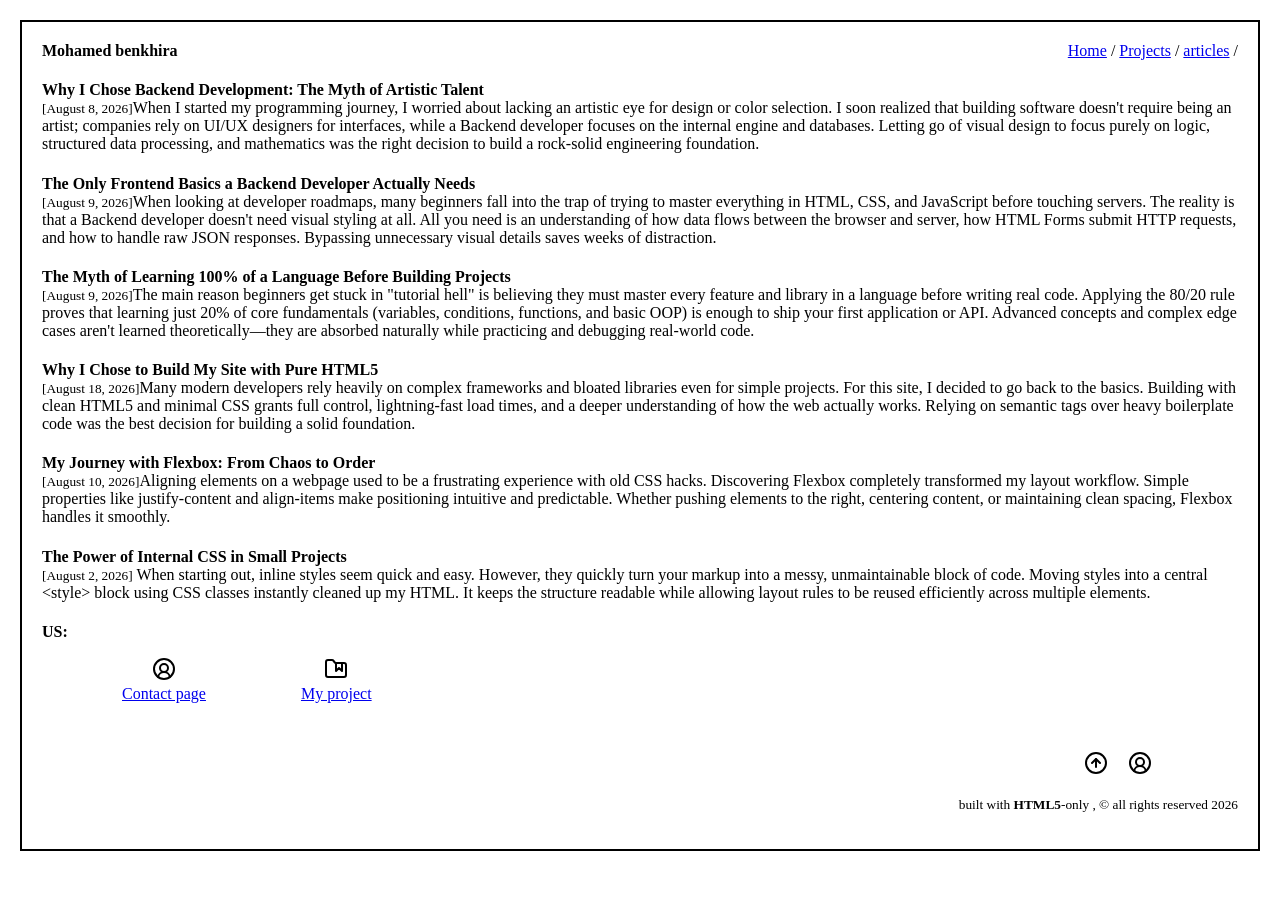
==== articl.html @ 358e68ec "Initial commit: HTML5 portfolio completed" ====
<!DOCTYPE html>
<html lang="en">

<head>
    <style>
        body {
            border: 2px solid #000;
            padding: 20px;
            margin: 20px;
        }
        .title{
            margin-bottom: 0;
        }
        .items{
            margin-top: 0;
        }
    </style>
    <meta charset="UTF-8">
    <meta name="viewport" content="width=device-width, initial-scale=1.0">
    <meta name="description" content="Junior Back-End & Python Developer ARTICLES">
    <meta property="og:title" content="BENKHIRA MOHAMED - ARTICLES">
    <meta property="og:description" content="Python Back-End Engineer ARTICLES">
    <meta property="og:image" content="res/portfolio.jpg">
    <meta name="author" content="Mohamed">
    <meta name="revised" content="Tuesday, August 18th, 2026, 02:20am">
    <link rel="icon" href="res/scroll-text.svg" type="image/svg+xml">
    <title> MY articles </title>
</head>

<body id="top">
    <header style="display: flex; justify-content: space-between; align-items: center;">
        <div><b>Mohamed benkhira</b></div>
        <nav> <a href="index.html#top">Home</a> / <a href="projects.html#top">Projects</a> / <a href="#top">articles</a>
            / </nav>
    </header>
    <main>
        <article>
            <h4 class="title">Why I Chose Backend Development: The Myth of Artistic Talent</h4>
            <p class="items"><small>[August 8, 2026]</small>When I started my programming journey, I worried about
                lacking an artistic
                eye for design or color selection. I soon
                realized that building software doesn't require being an artist; companies rely on UI/UX designers for
                interfaces, while
                a Backend developer focuses on the internal engine and databases. Letting go of visual design to focus
                purely on logic,
                structured data processing, and mathematics was the right decision to build a rock-solid engineering
                foundation.</p>
        </article>
        <article>
            <h4 class="title">The Only Frontend Basics a Backend Developer Actually Needs</h4>
            <p class="items"><small>[August 9, 2026]</small>When looking at developer roadmaps, many beginners fall into
                the trap of
                trying to master everything in HTML, CSS, and
                JavaScript before touching servers. The reality is that a Backend developer doesn't need visual styling
                at all. All you
                need is an understanding of how data flows between the browser and server, how HTML Forms submit HTTP
                requests, and how
                to handle raw JSON responses. Bypassing unnecessary visual details saves weeks of distraction.</p>
        </article>
        <article>
            <h4 class="title">The Myth of Learning 100% of a Language Before Building Projects</h4>
            <p class="items"><small>[August 9, 2026]</small>The main reason beginners get stuck in "tutorial hell" is
                believing they
                must master every feature and library in a
                language before writing real code. Applying the 80/20 rule proves that learning just 20% of core
                fundamentals
                (variables, conditions, functions, and basic OOP) is enough to ship your first application or API.
                Advanced concepts and
                complex edge cases aren't learned theoretically—they are absorbed naturally while practicing and
                debugging real-world
                code.</p>
        </article>
        <article>
            <h4 class="title">Why I Chose to Build My Site with Pure HTML5</h4>
            <p class="items"><small>[August 18, 2026]</small>Many modern developers rely heavily on complex frameworks
                and bloated
                libraries even for simple projects. For this site,
                I decided to go back to the basics. Building with clean HTML5 and minimal CSS grants full control,
                lightning-fast load
                times, and a deeper understanding of how the web actually works. Relying on semantic tags over heavy
                boilerplate code
                was the best decision for building a solid foundation.</p>
        </article>
        <article>
            <h4 class="title">My Journey with Flexbox: From Chaos to Order</h4>
            <p class="items"><small>[August 10, 2026]</small>Aligning elements on a webpage used to be a frustrating
                experience with
                old CSS hacks. Discovering Flexbox completely
                transformed my layout workflow. Simple properties like justify-content and align-items make positioning
                intuitive and
                predictable. Whether pushing elements to the right, centering content, or maintaining clean spacing,
                Flexbox handles it
                smoothly.</p>
        </article>
        <article>
            <h4 class="title">The Power of Internal CSS in Small Projects</h4>
            <p class="items"><small>[August 2, 2026]</small> When starting out, inline styles seem quick and easy.
                However, they
                quickly turn your markup into a messy,
                unmaintainable block of code. Moving styles into a central &lt;style&gt; block using CSS classes
                instantly cleaned up my HTML. It keeps the structure readable while allowing layout rules to be reused
                efficiently across multiple elements.</p>
        </article>
        <section>
            <h4 class="title">US:</h4>
            <ul class="items" style="display: flex; list-style: none; gap: 15px; margin-top: 0;">
                <li><a href="contact.html">
                        <figure style="text-align: center;">
                            <img src="res/circle-user-round.svg">
                            <figcaption> Contact page</figcaption>
                        </figure>
                    </a>
                </li>
                <li><a href="projects.html">
                        <figure style="text-align: center;">
                            <img src="res/folder-bookmark.svg">
                            <figcaption> My project </figcaption>
                        </figure>
                    </a>
                </li>
            </ul>
        </section>
    </main>
    <footer style="display: flex; justify-content:flex-end;">
        <div style="text-align: center;">
            <div>
                <ul style="list-style: none; display: flex ;gap: 20px; justify-content: center;">
                    <li><a href="#top"><img src="res/circle-arrow-up.svg"></a></li>
                    <li><a href="contact.html"><img src="res/circle-user-round.svg"></a></li>
                </ul>
            </div>
            <p><small> built with <b>HTML5</b>-only , &copy; all rights reserved 2026 </small></p>
        </div>
    </footer>
</body>

</html>
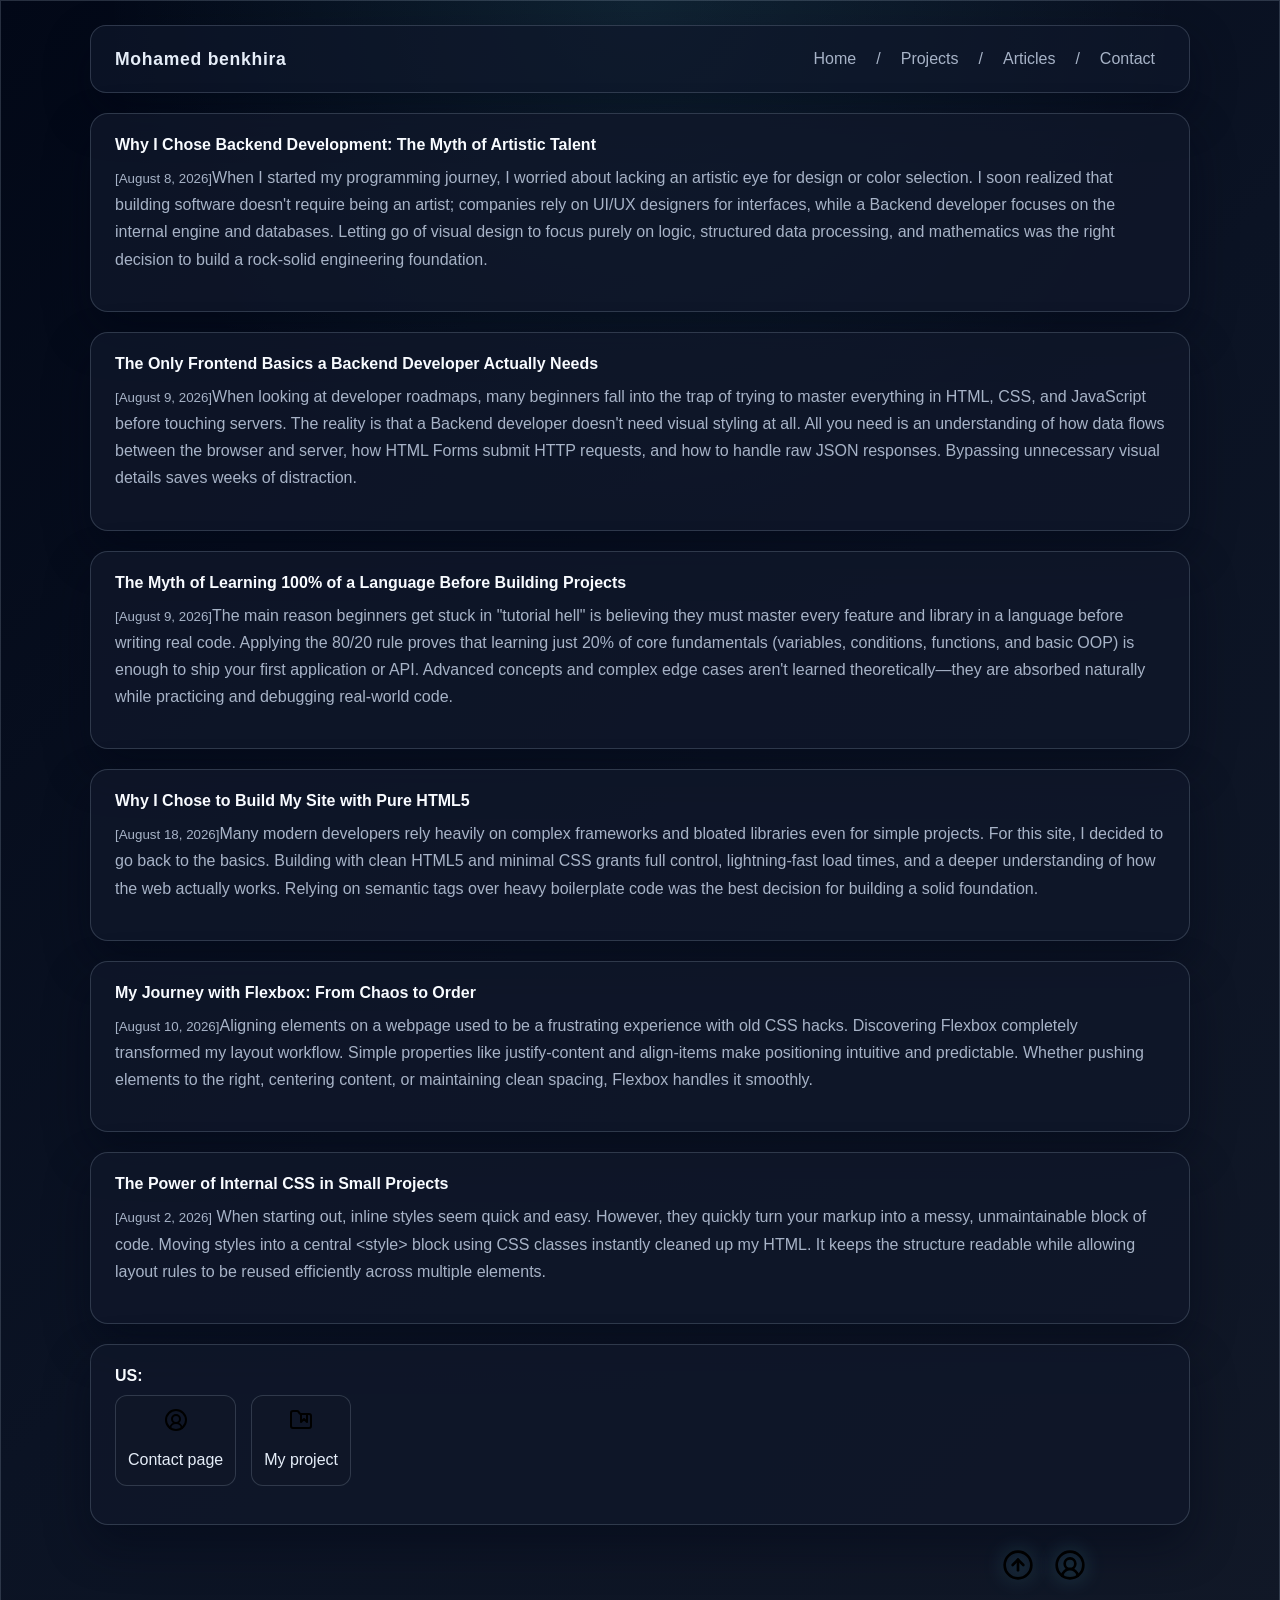
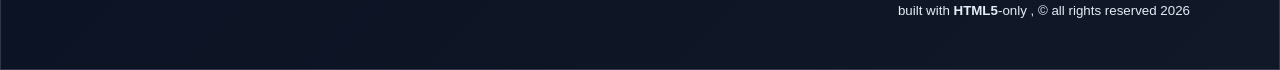
==== commit 08575b38: "CSS improvement" ====
--- a/articl.html
+++ b/articl.html
@@ -3,16 +3,167 @@
 
 <head>
     <style>
+        :root {
+            --bg: #07111d;
+            --panel: rgba(15, 23, 42, 0.9);
+            --panel-alt: rgba(17, 24, 39, 0.96);
+            --line: rgba(148, 163, 184, 0.25);
+            --text: #e5edf8;
+            --muted: #a7b3c7;
+            --accent: #67e8f9;
+            --shadow: 0 20px 45px rgba(2, 6, 23, 0.45);
+        }
+
+        * {
+            box-sizing: border-box;
+        }
+
+        html {
+            scroll-behavior: smooth;
+        }
+
         body {
-            border: 2px solid #000;
-            padding: 20px;
-            margin: 20px;
-        }
-        .title{
-            margin-bottom: 0;
-        }
-        .items{
+            margin: 0;
+            padding: 24px;
+            font-family: "Segoe UI", Tahoma, Geneva, Verdana, sans-serif;
+            background: radial-gradient(circle at top, rgba(103, 232, 249, 0.1), transparent 30%),
+                linear-gradient(135deg, #020817 0%, #0b1324 50%, #111827 100%);
+            color: var(--text);
+            border: 1px solid var(--line);
+            min-height: 100vh;
+        }
+
+        a {
+            color: var(--accent);
+            text-decoration: none;
+            transition: color 0.2s ease;
+        }
+
+        a:hover {
+            color: #dff9ff;
+        }
+
+        header,
+        main,
+        footer {
+            max-width: 1100px;
+            margin: 0 auto;
+        }
+
+        header {
+            display: flex;
+            justify-content: space-between;
+            align-items: center;
+            padding: 18px 24px;
+            margin-bottom: 20px;
+            border: 1px solid var(--line);
+            border-radius: 16px;
+            background: rgba(15, 23, 42, 0.72);
+            box-shadow: var(--shadow);
+        }
+
+        header div {
+            font-size: 1.1rem;
+            letter-spacing: 0.04em;
+            font-weight: 700;
+        }
+
+        nav {
+            display: flex;
+            align-items: center;
+            flex-wrap: wrap;
+            gap: 10px;
+            color: var(--muted);
+        }
+
+        nav a {
+            padding: 6px 10px;
+            border-radius: 999px;
+            color: var(--muted);
+        }
+
+        nav a:hover,
+        nav a:focus {
+            background: rgba(103, 232, 249, 0.08);
+            color: var(--text);
+        }
+
+        main {
+            display: grid;
+            gap: 20px;
+        }
+
+        article,
+        section {
+            background: rgba(15, 23, 42, 0.8);
+            border: 1px solid var(--line);
+            border-radius: 18px;
+            padding: 22px 24px;
+            box-shadow: var(--shadow);
+        }
+
+        h1,
+        h2,
+        h3,
+        h4 {
+            color: #f8fbff;
             margin-top: 0;
+        }
+
+        .title {
+            margin-bottom: 10px;
+            color: #f8fbff;
+        }
+
+        .items {
+            margin-top: 0;
+            color: var(--muted);
+            line-height: 1.7;
+        }
+
+        ul {
+            list-style: none;
+            padding-left: 0;
+            display: flex;
+            flex-wrap: wrap;
+            gap: 15px;
+        }
+
+        figure {
+            margin: 0;
+            padding: 12px;
+            border: 1px solid var(--line);
+            border-radius: 12px;
+            background: rgba(17, 24, 39, 0.7);
+            text-align: center;
+        }
+
+        figcaption {
+            color: var(--text);
+            margin-top: 6px;
+        }
+
+        footer {
+            padding: 24px 0 10px;
+        }
+
+        footer>div {
+            text-align: center;
+        }
+
+        footer ul {
+            list-style: none;
+            display: flex;
+            gap: 20px;
+            justify-content: center;
+            padding: 0;
+            margin: 0 0 12px;
+        }
+
+        footer img {
+            width: 32px;
+            height: 32px;
+            filter: drop-shadow(0 0 10px rgba(103, 232, 249, 0.3));
         }
     </style>
     <meta charset="UTF-8">
@@ -28,10 +179,14 @@
 </head>
 
 <body id="top">
-    <header style="display: flex; justify-content: space-between; align-items: center;">
+    <header>
         <div><b>Mohamed benkhira</b></div>
-        <nav> <a href="index.html#top">Home</a> / <a href="projects.html#top">Projects</a> / <a href="#top">articles</a>
-            / </nav>
+        <nav>
+            <a href="index.html#top">Home</a> /
+            <a href="projects.html#top">Projects</a> /
+            <a href="#top">Articles</a> /
+            <a href="contact.html#top">Contact</a>
+        </nav>
     </header>
     <main>
         <article>
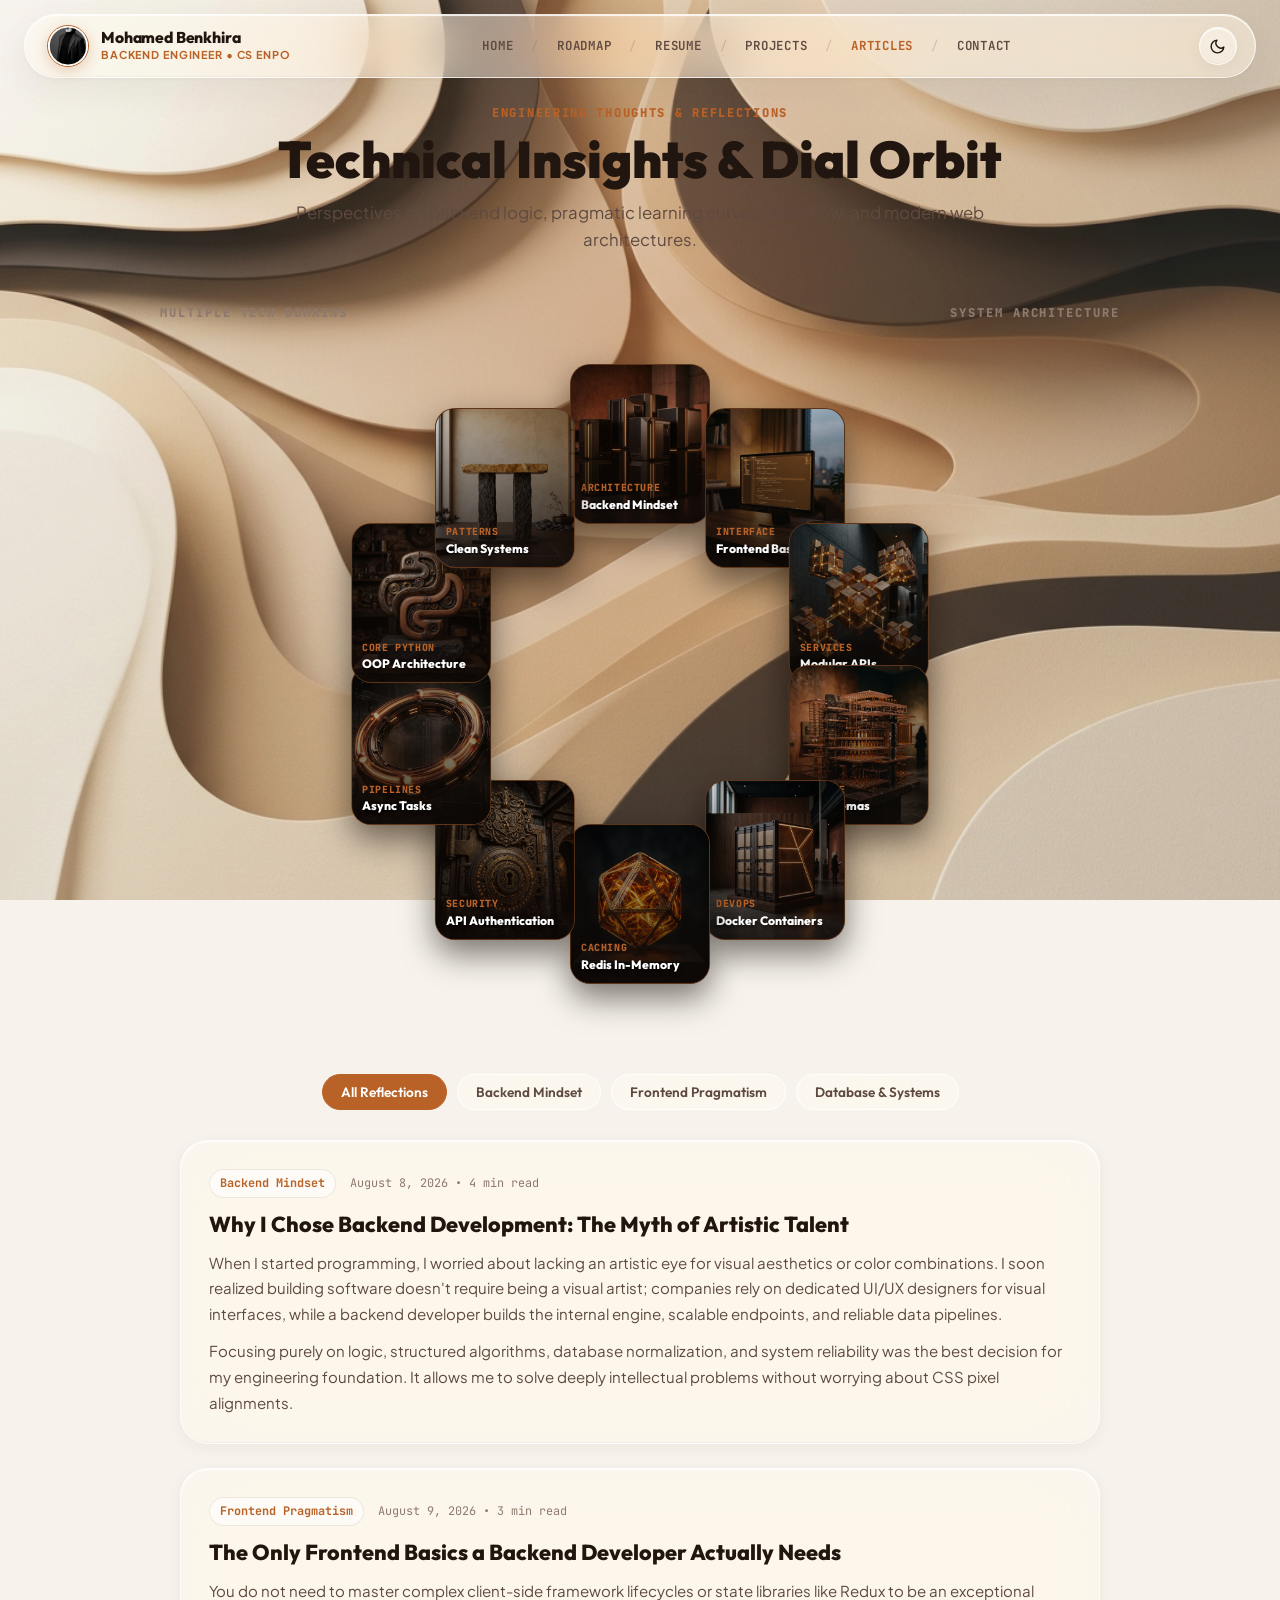
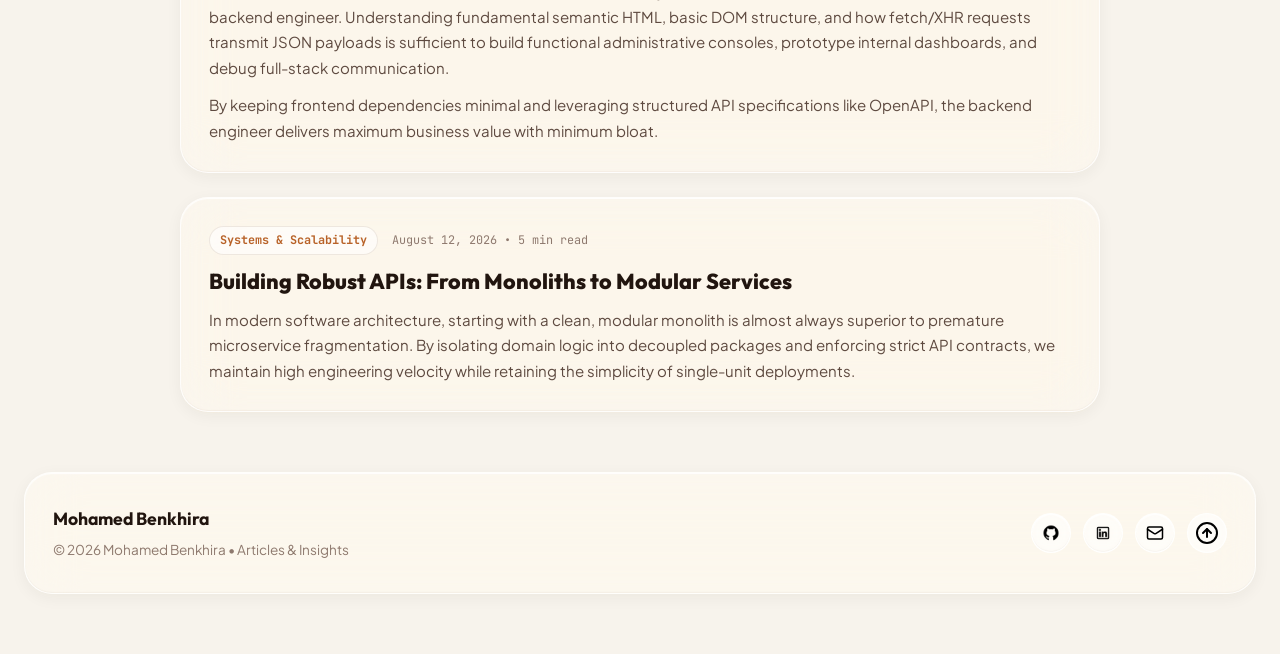
==== commit 1eca8c45: "espresso cake ui desgin and rubic cube" ====
--- a/articl.html
+++ b/articl.html
@@ -1,292 +1,401 @@
 <!DOCTYPE html>
-<html lang="en">
+<html lang="en" data-theme="light">
 
 <head>
-    <style>
-        :root {
-            --bg: #07111d;
-            --panel: rgba(15, 23, 42, 0.9);
-            --panel-alt: rgba(17, 24, 39, 0.96);
-            --line: rgba(148, 163, 184, 0.25);
-            --text: #e5edf8;
-            --muted: #a7b3c7;
-            --accent: #67e8f9;
-            --shadow: 0 20px 45px rgba(2, 6, 23, 0.45);
-        }
-
-        * {
-            box-sizing: border-box;
-        }
-
-        html {
-            scroll-behavior: smooth;
-        }
-
-        body {
-            margin: 0;
-            padding: 24px;
-            font-family: "Segoe UI", Tahoma, Geneva, Verdana, sans-serif;
-            background: radial-gradient(circle at top, rgba(103, 232, 249, 0.1), transparent 30%),
-                linear-gradient(135deg, #020817 0%, #0b1324 50%, #111827 100%);
-            color: var(--text);
-            border: 1px solid var(--line);
-            min-height: 100vh;
-        }
-
-        a {
-            color: var(--accent);
-            text-decoration: none;
-            transition: color 0.2s ease;
-        }
-
-        a:hover {
-            color: #dff9ff;
-        }
-
-        header,
-        main,
-        footer {
-            max-width: 1100px;
-            margin: 0 auto;
-        }
-
-        header {
-            display: flex;
-            justify-content: space-between;
-            align-items: center;
-            padding: 18px 24px;
-            margin-bottom: 20px;
-            border: 1px solid var(--line);
-            border-radius: 16px;
-            background: rgba(15, 23, 42, 0.72);
-            box-shadow: var(--shadow);
-        }
-
-        header div {
-            font-size: 1.1rem;
-            letter-spacing: 0.04em;
-            font-weight: 700;
-        }
-
-        nav {
-            display: flex;
-            align-items: center;
-            flex-wrap: wrap;
-            gap: 10px;
-            color: var(--muted);
-        }
-
-        nav a {
-            padding: 6px 10px;
-            border-radius: 999px;
-            color: var(--muted);
-        }
-
-        nav a:hover,
-        nav a:focus {
-            background: rgba(103, 232, 249, 0.08);
-            color: var(--text);
-        }
-
-        main {
-            display: grid;
-            gap: 20px;
-        }
-
-        article,
-        section {
-            background: rgba(15, 23, 42, 0.8);
-            border: 1px solid var(--line);
-            border-radius: 18px;
-            padding: 22px 24px;
-            box-shadow: var(--shadow);
-        }
-
-        h1,
-        h2,
-        h3,
-        h4 {
-            color: #f8fbff;
-            margin-top: 0;
-        }
-
-        .title {
-            margin-bottom: 10px;
-            color: #f8fbff;
-        }
-
-        .items {
-            margin-top: 0;
-            color: var(--muted);
-            line-height: 1.7;
-        }
-
-        ul {
-            list-style: none;
-            padding-left: 0;
-            display: flex;
-            flex-wrap: wrap;
-            gap: 15px;
-        }
-
-        figure {
-            margin: 0;
-            padding: 12px;
-            border: 1px solid var(--line);
-            border-radius: 12px;
-            background: rgba(17, 24, 39, 0.7);
-            text-align: center;
-        }
-
-        figcaption {
-            color: var(--text);
-            margin-top: 6px;
-        }
-
-        footer {
-            padding: 24px 0 10px;
-        }
-
-        footer>div {
-            text-align: center;
-        }
-
-        footer ul {
-            list-style: none;
-            display: flex;
-            gap: 20px;
-            justify-content: center;
-            padding: 0;
-            margin: 0 0 12px;
-        }
-
-        footer img {
-            width: 32px;
-            height: 32px;
-            filter: drop-shadow(0 0 10px rgba(103, 232, 249, 0.3));
-        }
-    </style>
-    <meta charset="UTF-8">
-    <meta name="viewport" content="width=device-width, initial-scale=1.0">
-    <meta name="description" content="Junior Back-End & Python Developer ARTICLES">
-    <meta property="og:title" content="BENKHIRA MOHAMED - ARTICLES">
-    <meta property="og:description" content="Python Back-End Engineer ARTICLES">
-    <meta property="og:image" content="res/portfolio.jpg">
-    <meta name="author" content="Mohamed">
-    <meta name="revised" content="Tuesday, August 18th, 2026, 02:20am">
-    <link rel="icon" href="res/scroll-text.svg" type="image/svg+xml">
-    <title> MY articles </title>
+  <meta charset="UTF-8">
+  <meta name="viewport" content="width=device-width, initial-scale=1.0">
+  <title>Articles & Architectural Notes | Mohamed Benkhira</title>
+  <meta name="description" content="Technical articles, reflections, and insights on backend architecture, Python engineering, and pragmatic software development by Mohamed Benkhira.">
+  
+  <link rel="icon" href="res/ico.svg" type="image/svg+xml">
+  <link rel="stylesheet" href="style.css">
 </head>
 
 <body id="top">
-    <header>
-        <div><b>Mohamed benkhira</b></div>
-        <nav>
-            <a href="index.html#top">Home</a> /
-            <a href="projects.html#top">Projects</a> /
-            <a href="#top">Articles</a> /
-            <a href="contact.html#top">Contact</a>
-        </nav>
+  <!-- Background Canvas Layer -->
+  <div class="background-canvas" aria-hidden="true"></div>
+  <div class="ambient-glow" aria-hidden="true"></div>
+
+  <!-- Floating Center-Bottom Dock Bar -->
+  <aside class="floating-dock-bar" id="floating-center-dock" aria-label="Quick Navigation Dock">
+    <a href="index.html#top" class="dock-logo-btn" title="Back to Home" aria-label="Back to Home">
+      <img src="res/portfolio.jpg" alt="Mohamed Benkhira" class="dock-avatar-img">
+    </a>
+
+    <div class="dock-divider"></div>
+
+    <ul class="dock-nav-list">
+      <li class="dock-item">
+        <a href="index.html#top" class="dock-link-btn" aria-label="Home">
+          <svg viewBox="0 0 24 24" fill="none" stroke-width="2" stroke-linecap="round" stroke-linejoin="round">
+            <path d="M3 9l9-7 9 7v11a2 2 0 0 1-2 2H5a2 2 0 0 1-2-2z"></path>
+            <polyline points="9 22 9 12 15 12 15 22"></polyline>
+          </svg>
+        </a>
+        <span class="dock-tooltip">Home</span>
+      </li>
+
+      <li class="dock-item">
+        <a href="index.html#journey" class="dock-link-btn" aria-label="Roadmap">
+          <svg viewBox="0 0 24 24" fill="none" stroke-width="2" stroke-linecap="round" stroke-linejoin="round">
+            <path d="M20 21v-2a4 4 0 0 0-4-4H8a4 4 0 0 0-4 4v2"></path>
+            <circle cx="12" cy="7" r="4"></circle>
+          </svg>
+        </a>
+        <span class="dock-tooltip">Roadmap</span>
+      </li>
+
+      <li class="dock-item">
+        <a href="resume.html" class="dock-link-btn" aria-label="Resume">
+          <svg viewBox="0 0 24 24" fill="none" stroke-width="2" stroke-linecap="round" stroke-linejoin="round">
+            <path d="M14 2H6a2 2 0 0 0-2 2v16a2 2 0 0 0 2 2h12a2 2 0 0 0 2-2V8z"></path>
+            <polyline points="14 2 14 8 20 8"></polyline>
+            <line x1="16" y1="13" x2="8" y2="13"></line>
+            <line x1="16" y1="17" x2="8" y2="17"></line>
+          </svg>
+        </a>
+        <span class="dock-tooltip">Resume</span>
+      </li>
+
+      <li class="dock-item">
+        <a href="projects.html" class="dock-link-btn" aria-label="Projects">
+          <svg viewBox="0 0 24 24" fill="none" stroke-width="2" stroke-linecap="round" stroke-linejoin="round">
+            <rect x="2" y="7" width="20" height="14" rx="2" ry="2"></rect>
+            <path d="M16 21V5a2 2 0 0 0-2-2h-4a2 2 0 0 0-2 2v16"></path>
+          </svg>
+        </a>
+        <span class="dock-tooltip">Projects</span>
+      </li>
+
+      <li class="dock-item">
+        <a href="articl.html" class="dock-link-btn active" aria-label="Articles">
+          <svg viewBox="0 0 24 24" fill="none" stroke-width="2" stroke-linecap="round" stroke-linejoin="round">
+            <circle cx="12" cy="12" r="10"></circle>
+            <polygon points="12 8 8 12 12 16 16 12 12 8"></polygon>
+          </svg>
+        </a>
+        <span class="dock-tooltip">Articles</span>
+      </li>
+
+      <li class="dock-item">
+        <a href="contact.html" class="dock-link-btn" aria-label="Contact">
+          <svg viewBox="0 0 24 24" fill="none" stroke-width="2" stroke-linecap="round" stroke-linejoin="round">
+            <path d="M4 4h16c1.1 0 2 .9 2 2v12c0 1.1-.9 2-2 2H4c-1.1 0-2-.9-2-2V6c0-1.1.9-2 2-2z"></path>
+            <polyline points="22,6 12,13 2,6"></polyline>
+          </svg>
+        </a>
+        <span class="dock-tooltip">Contact</span>
+      </li>
+    </ul>
+
+    <div class="dock-divider"></div>
+
+    <div class="dock-item">
+      <button type="button" class="dock-link-btn theme-toggle-trigger" aria-label="Toggle Theme">
+        <svg class="moon-icon" viewBox="0 0 24 24" fill="none" stroke-width="2" stroke-linecap="round" stroke-linejoin="round">
+          <path d="M21 12.79A9 9 0 1 1 11.21 3 7 7 0 0 0 21 12.79z"></path>
+        </svg>
+        <svg class="sun-icon" viewBox="0 0 24 24" fill="none" stroke-width="2" stroke-linecap="round" stroke-linejoin="round">
+          <circle cx="12" cy="12" r="5"></circle>
+          <line x1="12" y1="1" x2="12" y2="3"></line>
+          <line x1="12" y1="21" x2="12" y2="23"></line>
+          <line x1="4.22" y1="4.22" x2="5.64" y2="5.64"></line>
+          <line x1="18.36" y1="18.36" x2="19.78" y2="19.78"></line>
+          <line x1="1" y1="12" x2="3" y2="12"></line>
+          <line x1="21" y1="12" x2="23" y2="12"></line>
+          <line x1="4.22" y1="19.78" x2="5.64" y2="18.36"></line>
+          <line x1="18.36" y1="5.64" x2="19.78" y2="4.22"></line>
+        </svg>
+      </button>
+      <span class="dock-tooltip">Toggle Theme</span>
+    </div>
+  </aside>
+
+  <div class="app-container">
+    <!-- Top Editorial Liquid Glass Header -->
+    <header class="site-header editorial-header">
+      <a href="index.html#top" class="logo-btn" title="About Mohamed Benkhira" aria-label="Go to Home">
+        <div class="logo-circle">
+          <img src="res/portfolio.jpg" alt="Mohamed Benkhira" class="logo-avatar-img">
+        </div>
+        <div class="logo-text">
+          <span class="logo-name">Mohamed Benkhira</span>
+          <span class="logo-role">Backend Engineer &bull; CS ENPO</span>
+        </div>
+      </a>
+
+      <nav aria-label="Primary Navigation" class="editorial-nav">
+        <a href="index.html#top" class="editorial-nav-item">HOME</a>
+        <span class="slash-divider">/</span>
+        <a href="index.html#journey" class="editorial-nav-item">ROADMAP</a>
+        <span class="slash-divider">/</span>
+        <a href="resume.html" class="editorial-nav-item">RESUME</a>
+        <span class="slash-divider">/</span>
+        <a href="projects.html" class="editorial-nav-item">PROJECTS</a>
+        <span class="slash-divider">/</span>
+        <a href="articl.html" class="editorial-nav-item active">ARTICLES</a>
+        <span class="slash-divider">/</span>
+        <a href="contact.html" class="editorial-nav-item">CONTACT</a>
+      </nav>
+
+      <div class="header-actions">
+        <button type="button" class="theme-toggle-btn theme-toggle-trigger" id="theme-toggle-btn" aria-label="Toggle Theme (Light / Dark Mode)">
+          <svg class="moon-icon" viewBox="0 0 24 24" fill="none" stroke-width="2" stroke-linecap="round" stroke-linejoin="round">
+            <path d="M21 12.79A9 9 0 1 1 11.21 3 7 7 0 0 0 21 12.79z"></path>
+          </svg>
+          <svg class="sun-icon" viewBox="0 0 24 24" fill="none" stroke-width="2" stroke-linecap="round" stroke-linejoin="round">
+            <circle cx="12" cy="12" r="5"></circle>
+            <line x1="12" y1="1" x2="12" y2="3"></line>
+            <line x1="12" y1="21" x2="12" y2="23"></line>
+            <line x1="4.22" y1="4.22" x2="5.64" y2="5.64"></line>
+            <line x1="18.36" y1="18.36" x2="19.78" y2="19.78"></line>
+            <line x1="1" y1="12" x2="3" y2="12"></line>
+            <line x1="21" y1="12" x2="23" y2="12"></line>
+            <line x1="4.22" y1="19.78" x2="5.64" y2="18.36"></line>
+            <line x1="18.36" y1="5.64" x2="19.78" y2="4.22"></line>
+          </svg>
+        </button>
+      </div>
     </header>
+
+    <!-- Main Content -->
     <main>
-        <article>
-            <h4 class="title">Why I Chose Backend Development: The Myth of Artistic Talent</h4>
-            <p class="items"><small>[August 8, 2026]</small>When I started my programming journey, I worried about
-                lacking an artistic
-                eye for design or color selection. I soon
-                realized that building software doesn't require being an artist; companies rely on UI/UX designers for
-                interfaces, while
-                a Backend developer focuses on the internal engine and databases. Letting go of visual design to focus
-                purely on logic,
-                structured data processing, and mathematics was the right decision to build a rock-solid engineering
-                foundation.</p>
+      <section class="contact-hero-header">
+        <span class="section-tag">Engineering Thoughts & Reflections</span>
+        <h1 class="section-title">Technical Insights & Dial Orbit</h1>
+        <p class="section-subtitle">Perspectives on backend logic, pragmatic learning curves, data flow, and modern web architectures.</p>
+      </section>
+
+      <!-- Revolving Dial Wheel Section -->
+      <section class="article-dial-section" style="padding-top: 10px; padding-bottom: 50px;">
+        <div class="dial-section-header">
+          <div class="dial-side-caption left">MULTIPLE TECH DOMAINS</div>
+          <div class="dial-side-caption right">SYSTEM ARCHITECTURE</div>
+        </div>
+
+        <div class="article-dial-stage-wrapper">
+          <div class="dial-wheel-orbit" id="article-dial-wheel">
+            <!-- 10 circular cards with photographic covers & counter-rotation -->
+            <div class="dial-card-node" style="--i: 0;" data-article-id="1">
+              <div class="dial-card-inner">
+                <img src="res/art-backend.jpg" alt="Backend Mindset" class="dial-card-photo">
+                <div class="dial-card-scrim"></div>
+                <div class="dial-node-meta">
+                  <span class="dial-node-tag">ARCHITECTURE</span>
+                  <span class="dial-node-title">Backend Mindset</span>
+                </div>
+              </div>
+            </div>
+
+            <div class="dial-card-node" style="--i: 1;" data-article-id="2">
+              <div class="dial-card-inner">
+                <img src="res/art-frontend.jpg" alt="Frontend Basics" class="dial-card-photo">
+                <div class="dial-card-scrim"></div>
+                <div class="dial-node-meta">
+                  <span class="dial-node-tag">INTERFACE</span>
+                  <span class="dial-node-title">Frontend Basics</span>
+                </div>
+              </div>
+            </div>
+
+            <div class="dial-card-node" style="--i: 2;" data-article-id="3">
+              <div class="dial-card-inner">
+                <img src="res/art-apis.jpg" alt="Modular APIs" class="dial-card-photo">
+                <div class="dial-card-scrim"></div>
+                <div class="dial-node-meta">
+                  <span class="dial-node-tag">SERVICES</span>
+                  <span class="dial-node-title">Modular APIs</span>
+                </div>
+              </div>
+            </div>
+
+            <div class="dial-card-node" style="--i: 3;" data-article-id="1">
+              <div class="dial-card-inner">
+                <img src="res/art-db.jpg" onerror="this.onerror=null; this.src='res/art-db.svg';" alt="Database Schemas" class="dial-card-photo">
+                <div class="dial-card-scrim"></div>
+                <div class="dial-node-meta">
+                  <span class="dial-node-tag">STORAGE</span>
+                  <span class="dial-node-title">DB Schemas</span>
+                </div>
+              </div>
+            </div>
+
+            <div class="dial-card-node" style="--i: 4;" data-article-id="2">
+              <div class="dial-card-inner">
+                <img src="res/art-docker.jpg" onerror="this.onerror=null; this.src='res/art-docker.svg';" alt="Dockerization" class="dial-card-photo">
+                <div class="dial-card-scrim"></div>
+                <div class="dial-node-meta">
+                  <span class="dial-node-tag">DEVOPS</span>
+                  <span class="dial-node-title">Docker Containers</span>
+                </div>
+              </div>
+            </div>
+
+            <div class="dial-card-node" style="--i: 5;" data-article-id="3">
+              <div class="dial-card-inner">
+                <img src="res/art-redis.jpg" onerror="this.onerror=null; this.src='res/art-redis.svg';" alt="Redis Cache" class="dial-card-photo">
+                <div class="dial-card-scrim"></div>
+                <div class="dial-node-meta">
+                  <span class="dial-node-tag">CACHING</span>
+                  <span class="dial-node-title">Redis In-Memory</span>
+                </div>
+              </div>
+            </div>
+
+            <div class="dial-card-node" style="--i: 6;" data-article-id="1">
+              <div class="dial-card-inner">
+                <img src="res/art-security.jpg" onerror="this.onerror=null; this.src='res/art-security.svg';" alt="API Security" class="dial-card-photo">
+                <div class="dial-card-scrim"></div>
+                <div class="dial-node-meta">
+                  <span class="dial-node-tag">SECURITY</span>
+                  <span class="dial-node-title">API Authentication</span>
+                </div>
+              </div>
+            </div>
+
+            <div class="dial-card-node" style="--i: 7;" data-article-id="2">
+              <div class="dial-card-inner">
+                <img src="res/art-queues.jpg" onerror="this.onerror=null; this.src='res/art-queues.svg';" alt="Async Queues" class="dial-card-photo">
+                <div class="dial-card-scrim"></div>
+                <div class="dial-node-meta">
+                  <span class="dial-node-tag">PIPELINES</span>
+                  <span class="dial-node-title">Async Tasks</span>
+                </div>
+              </div>
+            </div>
+
+            <div class="dial-card-node" style="--i: 8;" data-article-id="3">
+              <div class="dial-card-inner">
+                <img src="res/art-python.jpg" onerror="this.onerror=null; this.src='res/art-python.svg';" alt="Python 3 OOP" class="dial-card-photo">
+                <div class="dial-card-scrim"></div>
+                <div class="dial-node-meta">
+                  <span class="dial-node-tag">CORE PYTHON</span>
+                  <span class="dial-node-title">OOP Architecture</span>
+                </div>
+              </div>
+            </div>
+
+            <div class="dial-card-node" style="--i: 9;" data-article-id="1">
+              <div class="dial-card-inner">
+                <img src="res/art-clean.jpg" onerror="this.onerror=null; this.src='res/art-clean.svg';" alt="Clean Systems" class="dial-card-photo">
+                <div class="dial-card-scrim"></div>
+                <div class="dial-node-meta">
+                  <span class="dial-node-tag">PATTERNS</span>
+                  <span class="dial-node-title">Clean Systems</span>
+                </div>
+              </div>
+            </div>
+          </div>
+        </div>
+      </section>
+
+      <!-- Filter Bar -->
+      <div class="article-filter-bar" aria-label="Filter articles by category">
+        <button type="button" class="filter-chip active">All Reflections</button>
+        <button type="button" class="filter-chip">Backend Mindset</button>
+        <button type="button" class="filter-chip">Frontend Pragmatism</button>
+        <button type="button" class="filter-chip">Database & Systems</button>
+      </div>
+
+      <!-- Articles Grid -->
+      <div style="display: flex; flex-direction: column; gap: 24px; max-width: 920px; margin: 0 auto;">
+        <!-- Article 1 -->
+        <article class="article-card-enhanced" id="article-item-1">
+          <div class="article-header-meta">
+            <span class="article-badge-chip">Backend Mindset</span>
+            <span class="article-read-time">August 8, 2026 &bull; 4 min read</span>
+          </div>
+
+          <h2 class="article-title-heading">Why I Chose Backend Development: The Myth of Artistic Talent</h2>
+
+          <p class="article-body-p">
+            When I started programming, I worried about lacking an artistic eye for visual aesthetics or color combinations. I soon realized building software doesn't require being a visual artist; companies rely on dedicated UI/UX designers for visual interfaces, while a backend developer builds the internal engine, scalable endpoints, and reliable data pipelines.
+          </p>
+          <p class="article-body-p">
+            Focusing purely on logic, structured algorithms, database normalization, and system reliability was the best decision for my engineering foundation. It allows me to solve deeply intellectual problems without worrying about CSS pixel alignments.
+          </p>
         </article>
-        <article>
-            <h4 class="title">The Only Frontend Basics a Backend Developer Actually Needs</h4>
-            <p class="items"><small>[August 9, 2026]</small>When looking at developer roadmaps, many beginners fall into
-                the trap of
-                trying to master everything in HTML, CSS, and
-                JavaScript before touching servers. The reality is that a Backend developer doesn't need visual styling
-                at all. All you
-                need is an understanding of how data flows between the browser and server, how HTML Forms submit HTTP
-                requests, and how
-                to handle raw JSON responses. Bypassing unnecessary visual details saves weeks of distraction.</p>
+
+        <!-- Article 2 -->
+        <article class="article-card-enhanced" id="article-item-2">
+          <div class="article-header-meta">
+            <span class="article-badge-chip">Frontend Pragmatism</span>
+            <span class="article-read-time">August 9, 2026 &bull; 3 min read</span>
+          </div>
+
+          <h2 class="article-title-heading">The Only Frontend Basics a Backend Developer Actually Needs</h2>
+
+          <p class="article-body-p">
+            You do not need to master complex client-side framework lifecycles or state libraries like Redux to be an exceptional backend engineer. Understanding fundamental semantic HTML, basic DOM structure, and how fetch/XHR requests transmit JSON payloads is sufficient to build functional administrative consoles, prototype internal dashboards, and debug full-stack communication.
+          </p>
+          <p class="article-body-p">
+            By keeping frontend dependencies minimal and leveraging structured API specifications like OpenAPI, the backend engineer delivers maximum business value with minimum bloat.
+          </p>
         </article>
-        <article>
-            <h4 class="title">The Myth of Learning 100% of a Language Before Building Projects</h4>
-            <p class="items"><small>[August 9, 2026]</small>The main reason beginners get stuck in "tutorial hell" is
-                believing they
-                must master every feature and library in a
-                language before writing real code. Applying the 80/20 rule proves that learning just 20% of core
-                fundamentals
-                (variables, conditions, functions, and basic OOP) is enough to ship your first application or API.
-                Advanced concepts and
-                complex edge cases aren't learned theoretically—they are absorbed naturally while practicing and
-                debugging real-world
-                code.</p>
+
+        <!-- Article 3 -->
+        <article class="article-card-enhanced" id="article-item-3">
+          <div class="article-header-meta">
+            <span class="article-badge-chip">Systems & Scalability</span>
+            <span class="article-read-time">August 12, 2026 &bull; 5 min read</span>
+          </div>
+
+          <h2 class="article-title-heading">Building Robust APIs: From Monoliths to Modular Services</h2>
+
+          <p class="article-body-p">
+            In modern software architecture, starting with a clean, modular monolith is almost always superior to premature microservice fragmentation. By isolating domain logic into decoupled packages and enforcing strict API contracts, we maintain high engineering velocity while retaining the simplicity of single-unit deployments.
+          </p>
         </article>
-        <article>
-            <h4 class="title">Why I Chose to Build My Site with Pure HTML5</h4>
-            <p class="items"><small>[August 18, 2026]</small>Many modern developers rely heavily on complex frameworks
-                and bloated
-                libraries even for simple projects. For this site,
-                I decided to go back to the basics. Building with clean HTML5 and minimal CSS grants full control,
-                lightning-fast load
-                times, and a deeper understanding of how the web actually works. Relying on semantic tags over heavy
-                boilerplate code
-                was the best decision for building a solid foundation.</p>
-        </article>
-        <article>
-            <h4 class="title">My Journey with Flexbox: From Chaos to Order</h4>
-            <p class="items"><small>[August 10, 2026]</small>Aligning elements on a webpage used to be a frustrating
-                experience with
-                old CSS hacks. Discovering Flexbox completely
-                transformed my layout workflow. Simple properties like justify-content and align-items make positioning
-                intuitive and
-                predictable. Whether pushing elements to the right, centering content, or maintaining clean spacing,
-                Flexbox handles it
-                smoothly.</p>
-        </article>
-        <article>
-            <h4 class="title">The Power of Internal CSS in Small Projects</h4>
-            <p class="items"><small>[August 2, 2026]</small> When starting out, inline styles seem quick and easy.
-                However, they
-                quickly turn your markup into a messy,
-                unmaintainable block of code. Moving styles into a central &lt;style&gt; block using CSS classes
-                instantly cleaned up my HTML. It keeps the structure readable while allowing layout rules to be reused
-                efficiently across multiple elements.</p>
-        </article>
-        <section>
-            <h4 class="title">US:</h4>
-            <ul class="items" style="display: flex; list-style: none; gap: 15px; margin-top: 0;">
-                <li><a href="contact.html">
-                        <figure style="text-align: center;">
-                            <img src="res/circle-user-round.svg">
-                            <figcaption> Contact page</figcaption>
-                        </figure>
-                    </a>
-                </li>
-                <li><a href="projects.html">
-                        <figure style="text-align: center;">
-                            <img src="res/folder-bookmark.svg">
-                            <figcaption> My project </figcaption>
-                        </figure>
-                    </a>
-                </li>
-            </ul>
-        </section>
+      </div>
     </main>
-    <footer style="display: flex; justify-content:flex-end;">
-        <div style="text-align: center;">
-            <div>
-                <ul style="list-style: none; display: flex ;gap: 20px; justify-content: center;">
-                    <li><a href="#top"><img src="res/circle-arrow-up.svg"></a></li>
-                    <li><a href="contact.html"><img src="res/circle-user-round.svg"></a></li>
-                </ul>
-            </div>
-            <p><small> built with <b>HTML5</b>-only , &copy; all rights reserved 2026 </small></p>
+
+    <!-- Modal Reader -->
+    <div class="article-modal-backdrop" id="article-reader-modal" aria-hidden="true">
+      <div class="article-modal-card">
+        <button type="button" class="modal-close-btn" id="modal-close-btn" aria-label="Close modal">&times;</button>
+        <span class="article-badge-chip" id="modal-article-tag">Backend Mindset</span>
+        <h2 id="modal-article-title" style="font-size: 1.6rem;">Why I Chose Backend Development: The Myth of Artistic Talent</h2>
+        <div id="modal-article-body" style="font-size: 1rem; color: var(--text-muted); line-height: 1.8;">
+          <p>
+            When I started programming, I worried about lacking an artistic eye for visual aesthetics or color combinations. I soon realized building software doesn't require being a visual artist; companies rely on dedicated UI/UX designers for visual interfaces, while a backend developer builds the internal engine, scalable endpoints, and reliable data pipelines.
+          </p>
         </div>
+      </div>
+    </div>
+
+    <!-- Footer -->
+    <footer class="site-footer">
+      <div style="display: flex; flex-direction: column; gap: 6px;">
+        <span style="font-weight: 700; font-family: var(--font-display); font-size: 1.1rem;">Mohamed Benkhira</span>
+        <span class="footer-copy">&copy; 2026 Mohamed Benkhira &bull; Articles & Insights</span>
+      </div>
+
+      <ul class="footer-social-list" aria-label="Social Links">
+        <li>
+          <a href="https://github.com/benm07amed48-netizen" target="_blank" class="footer-social-btn" title="GitHub">
+            <img src="res/icons8-github-96.png" alt="GitHub">
+          </a>
+        </li>
+        <li>
+          <a href="https://www.linkedin.com/in/mohamed-benkhira-571951284" target="_blank" class="footer-social-btn" title="LinkedIn">
+            <img src="res/icons8-linkedin-96.png" alt="LinkedIn">
+          </a>
+        </li>
+        <li>
+          <a href="contact.html" class="footer-social-btn" title="Contact">
+            <img src="res/mail.svg" alt="Email">
+          </a>
+        </li>
+        <li>
+          <a href="#top" class="back-to-top-btn" title="Back to Top" aria-label="Back to Top">
+            <img src="res/circle-arrow-up.svg" alt="Up Arrow">
+          </a>
+        </li>
+      </ul>
     </footer>
+  </div>
+
+  <script src="app.js"></script>
 </body>
 
 </html>
--- a/style.css
+++ b/style.css
@@ -0,0 +1,1969 @@
+/* ==========================================================================
+   MOHAMED BENKHIRA — MODERN EDITORIAL & LIQUID GLASS DESIGN SYSTEM
+   Palette: Architectural Minimalist
+   - Dark Mode: Deep Dark Brown & Soft Light Cream (#0d0806, #df7b35, #cf8928)
+   - Light Mode: Crisp Tinted Off-White & Dark Espresso (#f7f3ec, #b86228, #21150f)
+   - Ultra-Translucent Liquid Glass with Specular Refraction & Deep Saturation
+   ========================================================================== */
+
+@import url('https://fonts.googleapis.com/css2?family=Outfit:wght@300;400;500;600;700;800;900&family=Plus+Jakarta+Sans:wght@300;400;500;600;700;800&family=JetBrains+Mono:wght@400;500;600;700&display=swap');
+
+:root {
+  /* --- LIGHT MODE PALETTE (Ultra-Translucent Liquid Glass) --- */
+  --bg-base: #f7f3ec;
+  --bg-surface: rgba(255, 252, 247, 0.45);
+  --bg-surface-elevated: rgba(255, 255, 255, 0.6);
+  --bg-surface-solid: #fefbf7;
+  --bg-card: rgba(255, 250, 243, 0.42);
+  --bg-card-hover: rgba(255, 255, 255, 0.78);
+  --bg-input: rgba(255, 255, 255, 0.5);
+
+  --text-main: #21150f;
+  --text-muted: #5e4a40;
+  --text-dim: #8e796e;
+  --text-editorial-ghost: rgba(33, 21, 15, 0.38);
+
+  --border-subtle: rgba(140, 105, 80, 0.14);
+  --border-strong: rgba(140, 105, 80, 0.26);
+  --border-glow: rgba(190, 100, 45, 0.38);
+  --reticle-line: rgba(140, 105, 80, 0.1);
+
+  /* Liquid Glass Specular Reflections */
+  --glass-blur: blur(28px) saturate(190%);
+  --glass-border: 1px solid rgba(255, 255, 255, 0.75);
+  --glass-border-subtle: 1px solid rgba(140, 105, 80, 0.12);
+  --glass-specular: inset 0 1px 1px 0 rgba(255, 255, 255, 0.9), inset 0 -1px 1px 0 rgba(140, 105, 80, 0.06);
+
+  --accent-primary: #b86228;
+  --accent-primary-hover: #9c4f1c;
+  --accent-primary-glow: rgba(184, 98, 40, 0.28);
+  --halo-glow-1: rgba(184, 98, 40, 0.45);
+  --halo-glow-2: rgba(207, 137, 40, 0.3);
+  --halo-arc-teal: rgba(63, 110, 77, 0.4);
+
+  --accent-secondary: #3f6e4d;
+  --accent-amber: #cf8928;
+  --accent-blue: #3b688c;
+
+  --hero-bg-img: url('res/hero-bg-light.jpg');
+  --shadow-sm: 0 4px 16px rgba(45, 30, 20, 0.05);
+  --shadow-md: 0 12px 32px rgba(45, 30, 20, 0.08);
+  --shadow-lg: 0 24px 54px rgba(45, 30, 20, 0.12);
+  --shadow-nav: 0 14px 36px rgba(45, 30, 20, 0.06), 0 2px 6px rgba(45, 30, 20, 0.03);
+  --shadow-dock: 0 18px 48px rgba(45, 30, 20, 0.12), 0 4px 12px rgba(45, 30, 20, 0.06);
+
+  --font-display: 'Outfit', sans-serif;
+  --font-body: 'Plus Jakarta Sans', sans-serif;
+  --font-mono: 'JetBrains Mono', monospace;
+
+  --radius-xs: 8px;
+  --radius-sm: 12px;
+  --radius-md: 18px;
+  --radius-lg: 28px;
+  --radius-xl: 36px;
+  --radius-full: 9999px;
+
+  --transition-fast: 0.18s cubic-bezier(0.16, 1, 0.3, 1);
+  --transition-smooth: 0.35s cubic-bezier(0.16, 1, 0.3, 1);
+  --transition-bounce: 0.5s cubic-bezier(0.34, 1.56, 0.64, 1);
+}
+
+[data-theme="dark"] {
+  /* --- DARK MODE PALETTE (Ultra-Translucent Liquid Glass) --- */
+  --bg-base: #0d0806;
+  --bg-surface: rgba(22, 14, 10, 0.42);
+  --bg-surface-elevated: rgba(34, 21, 15, 0.52);
+  --bg-surface-solid: #1b120e;
+  --bg-card: rgba(26, 16, 12, 0.42);
+  --bg-card-hover: rgba(44, 28, 20, 0.65);
+  --bg-input: rgba(20, 13, 9, 0.46);
+
+  --text-main: #f8f1eb;
+  --text-muted: #bfaca0;
+  --text-dim: #8a7668;
+  --text-editorial-ghost: rgba(248, 241, 235, 0.32);
+
+  --border-subtle: rgba(225, 185, 155, 0.12);
+  --border-strong: rgba(225, 185, 155, 0.22);
+  --border-glow: rgba(225, 125, 55, 0.45);
+  --reticle-line: rgba(225, 185, 155, 0.08);
+
+  /* Liquid Glass Specular Reflections */
+  --glass-blur: blur(28px) saturate(190%);
+  --glass-border: 1px solid rgba(255, 225, 200, 0.18);
+  --glass-border-subtle: 1px solid rgba(225, 185, 155, 0.12);
+  --glass-specular: inset 0 1px 1px 0 rgba(255, 255, 255, 0.2), inset 0 -1px 1px 0 rgba(0, 0, 0, 0.35);
+
+  --accent-primary: #df7b35;
+  --accent-primary-hover: #f38f4a;
+  --accent-primary-glow: rgba(223, 123, 53, 0.38);
+  --halo-glow-1: rgba(223, 123, 53, 0.55);
+  --halo-glow-2: rgba(230, 162, 60, 0.45);
+  --halo-arc-teal: rgba(110, 159, 125, 0.55);
+
+  --accent-secondary: #6e9f7d;
+  --accent-amber: #e6a23c;
+  --accent-blue: #5587b0;
+
+  --hero-bg-img: url('res/hero-bg-dark.jpg');
+  --shadow-sm: 0 4px 16px rgba(0, 0, 0, 0.35);
+  --shadow-md: 0 14px 38px rgba(0, 0, 0, 0.5);
+  --shadow-lg: 0 28px 64px rgba(0, 0, 0, 0.65);
+  --shadow-nav: 0 18px 40px rgba(0, 0, 0, 0.5), 0 2px 8px rgba(0, 0, 0, 0.3);
+  --shadow-dock: 0 22px 50px rgba(0, 0, 0, 0.65), 0 6px 16px rgba(0, 0, 0, 0.4);
+}
+
+/* Base Reset */
+*, *::before, *::after {
+  box-sizing: border-box;
+  margin: 0;
+  padding: 0;
+}
+
+html {
+  scroll-behavior: smooth;
+  font-size: 16px;
+  background-color: var(--bg-base);
+}
+
+body {
+  font-family: var(--font-body);
+  color: var(--text-main);
+  background-color: var(--bg-base);
+  line-height: 1.6;
+  overflow-x: hidden;
+  position: relative;
+  min-height: 100vh;
+  transition: background-color var(--transition-smooth), color var(--transition-smooth);
+}
+
+/* Background Canvas Layer */
+.background-canvas {
+  position: fixed;
+  top: 0;
+  left: 0;
+  width: 100vw;
+  height: 100vh;
+  background-image: var(--hero-bg-img);
+  background-size: cover;
+  background-position: center center;
+  background-repeat: no-repeat;
+  opacity: 0.88;
+  pointer-events: none;
+  z-index: 0;
+  transition: background-image 0.5s ease, opacity 0.5s ease;
+}
+
+[data-theme="dark"] .background-canvas {
+  opacity: 0.75;
+}
+
+.ambient-glow {
+  position: fixed;
+  top: 0;
+  left: 0;
+  width: 100vw;
+  height: 100vh;
+  background: radial-gradient(circle at 50% 40%, var(--accent-primary-glow) 0%, transparent 65%);
+  pointer-events: none;
+  z-index: 1;
+}
+
+/* App Container */
+.app-container {
+  position: relative;
+  z-index: 2;
+  max-width: 1440px;
+  margin: 0 auto;
+  padding: 14px 24px 60px;
+}
+
+h1, h2, h3, h4, h5, h6 {
+  font-family: var(--font-display);
+  font-weight: 700;
+  color: var(--text-main);
+  line-height: 1.15;
+}
+
+a {
+  color: inherit;
+  text-decoration: none;
+  transition: color var(--transition-fast), transform var(--transition-fast);
+}
+
+/* ==========================================================================
+   1. Editorial Top Header Navigation (Liquid Glass Across All Pages)
+   ========================================================================== */
+.site-header {
+  display: flex;
+  justify-content: space-between;
+  align-items: center;
+  padding: 8px 18px;
+  background: var(--bg-surface);
+  backdrop-filter: var(--glass-blur);
+  -webkit-backdrop-filter: var(--glass-blur);
+  border: var(--glass-border);
+  border-radius: var(--radius-full);
+  box-shadow: var(--shadow-nav), var(--glass-specular);
+  margin-bottom: 20px;
+  position: sticky;
+  top: 14px;
+  z-index: 100;
+  transition: transform 0.45s cubic-bezier(0.16, 1, 0.3, 1),
+              opacity 0.35s ease,
+              border-color var(--transition-smooth),
+              box-shadow var(--transition-smooth),
+              background var(--transition-smooth);
+}
+
+.site-header:hover {
+  border-color: var(--border-glow);
+  box-shadow: var(--shadow-lg), var(--glass-specular);
+}
+
+.site-header.header-hidden {
+  transform: translateY(-140%) !important;
+  opacity: 0 !important;
+  pointer-events: none !important;
+}
+
+.logo-btn {
+  display: inline-flex;
+  align-items: center;
+  gap: 12px;
+  background: transparent;
+  border: none;
+  cursor: pointer;
+  padding: 2px 4px;
+  border-radius: var(--radius-full);
+  text-decoration: none;
+  outline: none;
+}
+
+.logo-circle {
+  width: 42px;
+  height: 42px;
+  border-radius: 50%;
+  border: 1.5px solid var(--accent-primary);
+  box-shadow: 0 4px 14px var(--accent-primary-glow), var(--glass-specular);
+  transition: transform var(--transition-bounce), box-shadow var(--transition-fast);
+  overflow: hidden;
+  flex-shrink: 0;
+  display: flex;
+  align-items: center;
+  justify-content: center;
+  background: var(--bg-surface-elevated);
+}
+
+.logo-avatar-img {
+  width: 100%;
+  height: 100%;
+  object-fit: cover;
+  border-radius: 50%;
+  display: block;
+}
+
+.logo-btn:hover .logo-circle {
+  transform: scale(1.08) rotate(-3deg);
+  border-color: var(--accent-amber);
+}
+
+.logo-text {
+  display: flex;
+  flex-direction: column;
+  text-align: left;
+}
+
+.logo-name {
+  font-family: var(--font-display);
+  font-weight: 800;
+  font-size: 0.98rem;
+  color: var(--text-main);
+  letter-spacing: -0.01em;
+  line-height: 1.15;
+}
+
+.logo-role {
+  font-size: 0.68rem;
+  font-weight: 700;
+  color: var(--accent-primary);
+  text-transform: uppercase;
+  letter-spacing: 0.08em;
+}
+
+.editorial-nav {
+  display: flex;
+  align-items: center;
+  gap: 12px;
+  font-family: var(--font-mono);
+  font-size: 0.78rem;
+  font-weight: 600;
+  letter-spacing: 0.06em;
+}
+
+.editorial-nav-item {
+  color: var(--text-muted);
+  transition: color var(--transition-fast), transform var(--transition-fast);
+  padding: 4px 6px;
+}
+
+.editorial-nav-item:hover,
+.editorial-nav-item.active {
+  color: var(--text-main);
+  font-weight: 700;
+}
+
+.editorial-nav-item.active {
+  color: var(--accent-primary);
+}
+
+.slash-divider {
+  color: var(--text-dim);
+  opacity: 0.35;
+  font-weight: 400;
+  user-select: none;
+}
+
+.header-actions {
+  display: flex;
+  align-items: center;
+  gap: 10px;
+}
+
+.theme-toggle-btn {
+  width: 38px;
+  height: 38px;
+  border-radius: 50%;
+  background: var(--bg-surface);
+  backdrop-filter: var(--glass-blur);
+  -webkit-backdrop-filter: var(--glass-blur);
+  border: var(--glass-border);
+  color: var(--text-main);
+  display: flex;
+  align-items: center;
+  justify-content: center;
+  cursor: pointer;
+  outline: none;
+  transition: all var(--transition-fast);
+  box-shadow: var(--shadow-sm), var(--glass-specular);
+}
+
+.theme-toggle-btn:hover {
+  border-color: var(--accent-primary);
+  transform: rotate(15deg) scale(1.06);
+}
+
+.theme-toggle-btn svg {
+  width: 17px;
+  height: 17px;
+  stroke: currentColor;
+}
+
+.sun-icon { display: none; }
+.moon-icon { display: block; }
+[data-theme="dark"] .sun-icon { display: block; }
+[data-theme="dark"] .moon-icon { display: none; }
+
+/* ==========================================================================
+   Floating Center-Bottom Dock Bar (Liquid Glass Capsule)
+   ========================================================================== */
+.floating-dock-bar {
+  position: fixed;
+  left: 50%;
+  bottom: 24px;
+  transform: translateX(-50%) translateY(140%) scale(0.9);
+  z-index: 999;
+  display: flex;
+  align-items: center;
+  gap: 6px;
+  padding: 7px 14px;
+  background: var(--bg-surface);
+  backdrop-filter: var(--glass-blur);
+  -webkit-backdrop-filter: var(--glass-blur);
+  border: var(--glass-border);
+  border-radius: var(--radius-full);
+  box-shadow: var(--shadow-dock), var(--glass-specular);
+  opacity: 0;
+  pointer-events: none;
+  transition: transform 0.45s cubic-bezier(0.34, 1.56, 0.64, 1),
+              opacity 0.35s ease,
+              border-color var(--transition-smooth),
+              box-shadow var(--transition-smooth);
+}
+
+.floating-dock-bar.dock-visible {
+  transform: translateX(-50%) translateY(0) scale(1);
+  opacity: 1;
+  pointer-events: auto;
+}
+
+.dock-logo-btn {
+  width: 34px;
+  height: 34px;
+  border-radius: 50%;
+  border: 1.5px solid var(--accent-primary);
+  box-shadow: 0 2px 10px var(--accent-primary-glow), var(--glass-specular);
+  transition: transform var(--transition-bounce);
+  flex-shrink: 0;
+  overflow: hidden;
+  display: flex;
+  align-items: center;
+  justify-content: center;
+  background: var(--bg-surface-elevated);
+}
+
+.dock-avatar-img {
+  width: 100%;
+  height: 100%;
+  object-fit: cover;
+  border-radius: 50%;
+  display: block;
+}
+
+.dock-divider {
+  width: 1px;
+  height: 20px;
+  background: var(--border-strong);
+  margin: 0 2px;
+}
+
+.dock-nav-list {
+  display: flex;
+  align-items: center;
+  gap: 4px;
+  list-style: none;
+}
+
+.dock-item {
+  position: relative;
+}
+
+.dock-link-btn {
+  width: 34px;
+  height: 34px;
+  border-radius: 50%;
+  display: flex;
+  align-items: center;
+  justify-content: center;
+  color: var(--text-muted);
+  background: transparent;
+  border: none;
+  cursor: pointer;
+  transition: all var(--transition-fast);
+  outline: none;
+  text-decoration: none;
+}
+
+.dock-link-btn svg {
+  width: 16px;
+  height: 16px;
+  stroke: currentColor;
+}
+
+.dock-link-btn:hover,
+.dock-link-btn.active {
+  color: var(--text-main);
+  background: rgba(184, 98, 40, 0.14);
+  transform: translateY(-2px);
+}
+
+.dock-link-btn.active {
+  color: var(--accent-primary);
+  background: rgba(184, 98, 40, 0.18);
+}
+
+.dock-item .dock-tooltip {
+  position: absolute;
+  bottom: calc(100% + 12px);
+  left: 50%;
+  transform: translateX(-50%) translateY(4px);
+  background: var(--text-main);
+  color: var(--bg-surface-solid);
+  font-family: var(--font-display);
+  font-size: 0.72rem;
+  font-weight: 700;
+  padding: 4px 10px;
+  border-radius: var(--radius-sm);
+  white-space: nowrap;
+  pointer-events: none;
+  opacity: 0;
+  transition: all 0.2s cubic-bezier(0.16, 1, 0.3, 1);
+  box-shadow: var(--shadow-sm);
+  z-index: 1000;
+}
+
+.dock-item .dock-tooltip::after {
+  content: '';
+  position: absolute;
+  top: 100%;
+  left: 50%;
+  transform: translateX(-50%);
+  border-width: 4px;
+  border-style: solid;
+  border-color: var(--text-main) transparent transparent transparent;
+}
+
+.dock-item:hover .dock-tooltip {
+  opacity: 1;
+  transform: translateX(-50%) translateY(0);
+}
+
+/* ==========================================================================
+   2. Centered Editorial Hero Section
+   ========================================================================== */
+.hero-section.editorial-hero {
+  display: flex;
+  flex-direction: column;
+  align-items: center;
+  justify-content: center;
+  min-height: calc(92vh - 80px);
+  position: relative;
+  text-align: center;
+  padding: 30px 10px 20px;
+  overflow: visible;
+}
+
+.hero-reticle-grid {
+  position: absolute;
+  top: 0;
+  left: 0;
+  width: 100%;
+  height: 100%;
+  pointer-events: none;
+  z-index: 1;
+}
+
+.reticle-line {
+  position: absolute;
+  background: var(--reticle-line);
+}
+
+.reticle-line.horizontal { top: 48%; left: 5%; right: 5%; height: 1px; }
+.reticle-line.vertical { left: 50%; top: 6%; bottom: 12%; width: 1px; }
+.reticle-line.diagonal-1 { top: 15%; left: 10%; width: 80%; height: 1px; transform: rotate(24deg); transform-origin: center center; }
+.reticle-line.diagonal-2 { top: 15%; left: 10%; width: 80%; height: 1px; transform: rotate(-24deg); transform-origin: center center; }
+
+.reticle-orbit {
+  position: absolute;
+  top: 48%;
+  left: 50%;
+  transform: translate(-50%, -50%);
+  border-radius: 50%;
+  border: 1px solid var(--reticle-line);
+}
+
+.reticle-orbit.orbit-outer { width: min(680px, 86vw); height: min(680px, 86vw); }
+.reticle-orbit.orbit-inner { width: min(440px, 60vw); height: min(440px, 60vw); }
+
+.hero-halo-ring {
+  position: absolute;
+  top: 48%;
+  left: 50%;
+  transform: translate(-50%, -50%);
+  width: min(390px, 54vw);
+  height: min(390px, 54vw);
+  border-radius: 50%;
+  border: 2px solid rgba(223, 123, 53, 0.7);
+  box-shadow: 0 0 70px var(--halo-glow-1), 0 0 120px var(--halo-glow-2), inset 0 0 50px var(--halo-glow-2);
+  pointer-events: none;
+  z-index: 2;
+  animation: haloPulse 6s ease-in-out infinite alternate;
+}
+
+.hero-halo-ring::after {
+  content: '';
+  position: absolute;
+  bottom: -2px;
+  left: 15%;
+  width: 70%;
+  height: 50%;
+  border-radius: 0 0 200px 200px;
+  border-bottom: 3px solid var(--halo-arc-teal);
+  box-shadow: 0 12px 36px var(--halo-arc-teal);
+}
+
+@keyframes haloPulse {
+  0% { transform: translate(-50%, -50%) scale(0.97); opacity: 0.85; }
+  100% { transform: translate(-50%, -50%) scale(1.03); opacity: 1; }
+}
+
+.hero-center-visual {
+  position: relative;
+  z-index: 3;
+  width: 100%;
+  max-width: 600px;
+  height: 380px;
+  display: flex;
+  align-items: center;
+  justify-content: center;
+  margin-top: 10px;
+  margin-bottom: -40px;
+}
+
+.cube-visual-container {
+  position: relative;
+  width: 100%;
+  height: 100%;
+  display: flex;
+  align-items: center;
+  justify-content: center;
+  overflow: visible;
+  background: transparent !important;
+  border: none !important;
+}
+
+.cube-canvas-wrapper {
+  position: relative;
+  width: 100%;
+  height: 100%;
+  min-height: 380px;
+  background: transparent !important;
+  border: none !important;
+  box-shadow: none !important;
+  display: flex;
+  align-items: center;
+  justify-content: center;
+}
+
+#cube-canvas {
+  width: 100% !important;
+  height: 100% !important;
+  min-height: 380px;
+  display: block;
+  cursor: grab;
+  outline: none;
+  background: transparent !important;
+}
+
+#cube-canvas:active { cursor: grabbing; }
+
+.editorial-title-container {
+  position: relative;
+  z-index: 10;
+  width: 100%;
+  max-width: 1200px;
+  margin: 0 auto;
+}
+
+.hero-giant-title {
+  font-family: var(--font-display);
+  font-size: clamp(2.8rem, 7.2vw, 6.4rem);
+  font-weight: 900;
+  letter-spacing: -0.035em;
+  line-height: 0.95;
+  text-transform: uppercase;
+  display: flex;
+  flex-direction: column;
+  align-items: center;
+  user-select: none;
+}
+
+.hero-giant-title .title-line-1 { color: var(--text-main); text-shadow: 0 4px 20px rgba(0, 0, 0, 0.15); }
+.hero-giant-title .title-line-2 { color: var(--text-editorial-ghost); -webkit-text-stroke: 1.5px var(--border-strong); margin-top: 4px; }
+[data-theme="dark"] .hero-giant-title .title-line-2 { -webkit-text-stroke: 1.5px rgba(248, 241, 235, 0.28); }
+
+.floating-tech-icon {
+  position: absolute;
+  width: 48px;
+  height: 48px;
+  border-radius: 50%;
+  background: var(--bg-surface);
+  backdrop-filter: var(--glass-blur);
+  -webkit-backdrop-filter: var(--glass-blur);
+  border: var(--glass-border);
+  box-shadow: 0 10px 26px rgba(45, 30, 20, 0.14), var(--glass-specular);
+  display: flex;
+  align-items: center;
+  justify-content: center;
+  z-index: 12;
+  cursor: pointer;
+  transition: transform var(--transition-bounce), box-shadow var(--transition-fast), border-color var(--transition-fast);
+}
+
+.floating-tech-icon img { width: 25px; height: 25px; object-fit: contain; display: block; }
+.floating-tech-icon:hover { transform: scale(1.25) translateY(-5px) !important; border-color: var(--accent-primary); }
+.floating-tech-icon.icon-python { top: -24px; left: 8%; animation: floatScramble1 4.5s ease-in-out infinite alternate; }
+.floating-tech-icon.icon-js { top: -8px; right: 10%; animation: floatScramble2 5.2s ease-in-out infinite alternate; }
+.floating-tech-icon.icon-html { bottom: -18px; right: 18%; animation: floatScramble3 4.8s ease-in-out infinite alternate; }
+
+@keyframes floatScramble1 { 0% { transform: translate(0, 0); } 100% { transform: translate(6px, -12px); } }
+@keyframes floatScramble2 { 0% { transform: translate(0, 0); } 100% { transform: translate(-8px, -14px); } }
+@keyframes floatScramble3 { 0% { transform: translate(0, 0); } 100% { transform: translate(8px, 10px); } }
+
+.hero-narrative-block {
+  position: relative;
+  z-index: 10;
+  max-width: 680px;
+  margin: 28px auto 0;
+  display: flex;
+  flex-direction: column;
+  align-items: center;
+  gap: 20px;
+}
+
+.hero-editorial-desc {
+  font-size: clamp(0.96rem, 1.4vw, 1.12rem);
+  color: var(--text-muted);
+  line-height: 1.65;
+  font-weight: 500;
+}
+
+.btn-primary {
+  display: inline-flex;
+  align-items: center;
+  gap: 10px;
+  background: #ea580c;
+  color: #ffffff;
+  padding: 13px 30px;
+  border-radius: var(--radius-full);
+  font-family: var(--font-display);
+  font-weight: 700;
+  font-size: 0.95rem;
+  box-shadow: 0 6px 20px rgba(234, 88, 12, 0.4);
+  border: 1px solid rgba(255, 255, 255, 0.25);
+  transition: all var(--transition-bounce);
+  cursor: pointer;
+  text-decoration: none;
+}
+
+.btn-primary:hover {
+  transform: translateY(-3px) scale(1.03);
+  box-shadow: 0 10px 28px rgba(234, 88, 12, 0.55);
+  color: #ffffff;
+}
+
+.btn-secondary {
+  display: inline-flex;
+  align-items: center;
+  gap: 10px;
+  background: var(--bg-surface);
+  backdrop-filter: var(--glass-blur);
+  -webkit-backdrop-filter: var(--glass-blur);
+  color: var(--text-main);
+  padding: 13px 24px;
+  border-radius: var(--radius-full);
+  font-family: var(--font-display);
+  font-weight: 700;
+  font-size: 0.95rem;
+  border: var(--glass-border);
+  box-shadow: var(--shadow-sm), var(--glass-specular);
+  transition: all var(--transition-fast);
+  cursor: pointer;
+  text-decoration: none;
+}
+
+.btn-secondary:hover {
+  background: var(--bg-card-hover);
+  border-color: var(--accent-primary);
+  transform: translateY(-2px);
+  box-shadow: 0 6px 20px var(--accent-primary-glow), var(--glass-specular);
+}
+
+.hero-tech-strip {
+  position: relative;
+  z-index: 10;
+  display: flex;
+  align-items: center;
+  justify-content: center;
+  flex-wrap: wrap;
+  gap: 16px;
+  margin-top: 44px;
+  padding: 12px 24px;
+  background: var(--bg-surface);
+  backdrop-filter: var(--glass-blur);
+  -webkit-backdrop-filter: var(--glass-blur);
+  border: var(--glass-border);
+  border-radius: var(--radius-full);
+  font-family: var(--font-mono);
+  font-size: 0.76rem;
+  font-weight: 700;
+  letter-spacing: 0.1em;
+  color: var(--text-muted);
+  box-shadow: var(--shadow-sm), var(--glass-specular);
+  max-width: 1080px;
+}
+
+.tech-strip-dot { color: var(--accent-primary); opacity: 0.6; user-select: none; }
+
+/* ==========================================================================
+   3. Continuous Horizontal Roadmap Scroller (Exact Match to Images 3, 4, 5)
+   ========================================================================== */
+.horizontal-journey-section {
+  padding: 90px 0 60px;
+  position: relative;
+}
+
+.journey-wrapper {
+  display: flex;
+  align-items: stretch;
+  gap: 40px;
+  position: relative;
+}
+
+/* Left Column: Fixed/Sticky Roadmap Statement */
+.journey-left-block {
+  width: 380px;
+  flex-shrink: 0;
+  display: flex;
+  flex-direction: column;
+  justify-content: flex-start;
+  gap: 20px;
+  padding-right: 20px;
+}
+
+.journey-badge-tag {
+  font-family: var(--font-mono);
+  font-size: 0.76rem;
+  font-weight: 800;
+  letter-spacing: 0.14em;
+  color: var(--accent-primary);
+  text-transform: uppercase;
+}
+
+.journey-giant-heading {
+  font-family: var(--font-display);
+  font-size: clamp(2.2rem, 3.4vw, 3.2rem);
+  font-weight: 800;
+  line-height: 1.1;
+  letter-spacing: -0.025em;
+  color: var(--text-main);
+}
+
+.journey-desc-text {
+  font-size: 0.98rem;
+  color: var(--text-muted);
+  line-height: 1.7;
+}
+
+.journey-controls-row {
+  display: flex;
+  align-items: center;
+  gap: 16px;
+  flex-wrap: wrap;
+  margin-top: 6px;
+}
+
+.journey-arrow-nav {
+  display: flex;
+  align-items: center;
+  gap: 8px;
+}
+
+.journey-nav-btn {
+  width: 44px;
+  height: 44px;
+  border-radius: 50%;
+  background: var(--bg-surface);
+  border: var(--glass-border);
+  backdrop-filter: var(--glass-blur);
+  color: var(--text-main);
+  display: flex;
+  align-items: center;
+  justify-content: center;
+  cursor: pointer;
+  box-shadow: var(--shadow-sm);
+  transition: all var(--transition-fast);
+}
+
+.journey-nav-btn:hover {
+  background: var(--accent-primary);
+  color: #ffffff;
+  border-color: var(--accent-primary);
+  transform: translateY(-2px);
+  box-shadow: 0 8px 20px var(--accent-primary-glow);
+}
+
+.journey-nav-btn:active {
+  transform: translateY(0);
+}
+
+.journey-scroll-hint {
+  font-family: var(--font-mono);
+  font-size: 0.72rem;
+  color: var(--text-dim);
+  letter-spacing: 0.05em;
+  text-transform: uppercase;
+  margin-top: -6px;
+}
+
+/* Vertical Divider Line */
+.journey-vertical-divider {
+  width: 1px;
+  background: var(--border-strong);
+  flex-shrink: 0;
+  margin: 0 10px;
+}
+
+/* Right Column: Horizontal Conveyor Track */
+.journey-track-viewport {
+  flex-grow: 1;
+  overflow-x: scroll;
+  overflow-y: hidden;
+  padding-bottom: 20px;
+  scroll-behavior: smooth;
+  cursor: grab;
+  display: flex;
+  flex-direction: column;
+  justify-content: space-between;
+  scrollbar-width: none;
+}
+
+.journey-track-viewport::-webkit-scrollbar {
+  display: none;
+}
+
+.journey-track-viewport:active { cursor: grabbing; }
+
+.journey-cards-track {
+  display: flex;
+  gap: 36px;
+  width: max-content;
+  padding-bottom: 24px;
+}
+
+/* Phase Card: Spacious 3D Aesthetic Matching Reference */
+.journey-phase-card {
+  width: 340px;
+  display: flex;
+  flex-direction: column;
+  gap: 16px;
+  user-select: none;
+  transition: transform 0.3s ease, opacity 0.3s ease;
+}
+
+.phase-header-tag {
+  font-family: var(--font-mono);
+  font-size: 0.76rem;
+  font-weight: 800;
+  letter-spacing: 0.12em;
+  color: var(--text-dim);
+  text-transform: uppercase;
+  transition: color var(--transition-fast);
+}
+
+.journey-phase-card.is-active-phase .phase-header-tag {
+  color: var(--accent-primary);
+  font-weight: 900;
+}
+
+.phase-visual-card {
+  width: 100%;
+  height: 290px;
+  border-radius: 28px;
+  background: #f0eae1;
+  display: flex;
+  align-items: center;
+  justify-content: center;
+  box-shadow: 0 16px 36px rgba(45, 30, 20, 0.08);
+  overflow: hidden;
+  position: relative;
+  border: 1.5px solid rgba(223, 123, 53, 0.15);
+  transition: transform 0.4s cubic-bezier(0.34, 1.56, 0.64, 1), box-shadow 0.3s ease, border-color 0.3s ease;
+}
+
+[data-theme="dark"] .phase-visual-card {
+  background: #18100b;
+  border-color: rgba(223, 123, 53, 0.22);
+  box-shadow: 0 18px 42px rgba(0, 0, 0, 0.6);
+}
+
+.journey-phase-card:hover .phase-visual-card,
+.journey-phase-card.is-active-phase .phase-visual-card {
+  transform: translateY(-8px) scale(1.02);
+  border-color: var(--accent-primary);
+  box-shadow: 0 24px 50px rgba(223, 123, 53, 0.32);
+}
+
+.phase-visual-card img {
+  width: 100%;
+  height: 100%;
+  object-fit: cover;
+  transition: transform 0.4s ease;
+}
+
+.journey-phase-card:hover .phase-visual-card img {
+  transform: scale(1.05);
+}
+
+.phase-caption-text {
+  font-size: 0.92rem;
+  color: var(--text-muted);
+  line-height: 1.6;
+}
+
+.phase-caption-text strong {
+  color: var(--text-main);
+  display: block;
+  font-size: 0.98rem;
+  margin-bottom: 3px;
+}
+
+/* Bottom Continuous Timeline Ruler Axis with Sliding Progress Tracer */
+.journey-timeline-ruler-wrap {
+  position: relative;
+  width: max-content;
+  padding-top: 18px;
+  border-top: 1.5px solid var(--border-strong);
+}
+
+.ruler-progress-line {
+  position: absolute;
+  top: -2px;
+  left: 0;
+  height: 3px;
+  width: 80px;
+  background: linear-gradient(90deg, var(--accent-primary), #fb923c);
+  box-shadow: 0 0 12px var(--accent-primary);
+  border-radius: 4px;
+  transition: transform 0.15s ease-out;
+  pointer-events: none;
+}
+
+.journey-timeline-ruler {
+  display: flex;
+  align-items: center;
+  gap: 36px;
+}
+
+.ruler-milestone {
+  width: 340px;
+  display: flex;
+  align-items: center;
+  gap: 12px;
+  cursor: pointer;
+  opacity: 0.65;
+  transition: opacity var(--transition-fast), transform var(--transition-fast);
+}
+
+.ruler-milestone:hover,
+.ruler-milestone.is-active {
+  opacity: 1;
+}
+
+.ruler-milestone.is-active .ruler-date {
+  color: var(--accent-primary);
+  font-weight: 900;
+  text-shadow: 0 0 12px var(--accent-primary-glow);
+}
+
+.ruler-date {
+  font-family: var(--font-mono);
+  font-size: 0.82rem;
+  font-weight: 800;
+  color: var(--text-main);
+  white-space: nowrap;
+  transition: color var(--transition-fast);
+}
+
+.ruler-ticks-bar {
+  flex-grow: 1;
+  height: 10px;
+  background-image: repeating-linear-gradient(to right, var(--border-strong) 0, var(--border-strong) 1px, transparent 1px, transparent 8px);
+}
+
+/* ==========================================================================
+   4. Spinning Revolving Article Dial Section (Exact Match to Dark Image 2)
+   ========================================================================== */
+.article-dial-section {
+  padding: 100px 0 70px;
+  position: relative;
+  text-align: center;
+  overflow: visible;
+}
+
+.dial-section-header {
+  position: relative;
+  max-width: 960px;
+  margin: 0 auto 30px;
+  display: flex;
+  justify-content: space-between;
+  align-items: center;
+}
+
+.dial-side-caption {
+  font-family: var(--font-mono);
+  font-size: 0.76rem;
+  font-weight: 800;
+  letter-spacing: 0.16em;
+  text-transform: uppercase;
+  color: var(--text-dim);
+}
+
+.article-dial-stage-wrapper {
+  position: relative;
+  width: 100%;
+  max-width: 900px;
+  height: 640px;
+  margin: 0 auto;
+  display: flex;
+  align-items: center;
+  justify-content: center;
+}
+
+.dial-wheel-orbit {
+  position: relative;
+  width: 540px;
+  height: 540px;
+  border-radius: 50%;
+  animation: wheelRotate 50s linear infinite;
+  cursor: grab;
+}
+
+.dial-wheel-orbit:hover { animation-play-state: paused; }
+.dial-wheel-orbit:active { cursor: grabbing; }
+
+@keyframes wheelRotate {
+  from { transform: rotate(0deg); }
+  to { transform: rotate(360deg); }
+}
+
+@keyframes wheelCounterRotate {
+  from { transform: rotate(0deg); }
+  to { transform: rotate(-360deg); }
+}
+
+.dial-card-node {
+  position: absolute;
+  top: 50%;
+  left: 50%;
+  width: 140px;
+  height: 160px;
+  border-radius: 20px;
+  transform: translate(-50%, -50%) rotate(calc(var(--i) * 36deg)) translateY(-230px) rotate(calc(var(--i) * -36deg));
+  cursor: pointer;
+  transition: transform 0.3s cubic-bezier(0.34, 1.56, 0.64, 1);
+  z-index: 10;
+}
+
+.dial-card-node:hover {
+  transform: translate(-50%, -50%) rotate(calc(var(--i) * 36deg)) translateY(-230px) rotate(calc(var(--i) * -36deg)) scale(1.25);
+  z-index: 50;
+}
+
+.dial-card-inner {
+  width: 100%;
+  height: 100%;
+  border-radius: 20px;
+  overflow: hidden;
+  position: relative;
+  display: flex;
+  flex-direction: column;
+  justify-content: flex-end;
+  padding: 10px;
+  box-shadow: 0 14px 32px rgba(20, 12, 8, 0.55);
+  border: 1.5px solid rgba(223, 123, 53, 0.35);
+  animation: wheelCounterRotate 50s linear infinite;
+  background: #18100b;
+}
+
+.dial-wheel-orbit:hover .dial-card-inner {
+  animation-play-state: paused;
+}
+
+.dial-card-photo {
+  position: absolute;
+  top: 0;
+  left: 0;
+  width: 100%;
+  height: 100%;
+  object-fit: cover;
+  z-index: 1;
+  transition: transform 0.4s ease;
+}
+
+.dial-card-node:hover .dial-card-photo {
+  transform: scale(1.1);
+}
+
+.dial-card-scrim {
+  position: absolute;
+  inset: 0;
+  background: linear-gradient(to bottom, rgba(15, 9, 6, 0.15) 0%, rgba(15, 9, 6, 0.85) 100%);
+  z-index: 2;
+}
+
+.dial-node-meta {
+  position: relative;
+  z-index: 3;
+  display: flex;
+  flex-direction: column;
+  gap: 2px;
+  text-align: left;
+}
+
+.dial-node-tag {
+  font-family: var(--font-mono);
+  font-size: 0.62rem;
+  font-weight: 800;
+  color: var(--accent-primary);
+  letter-spacing: 0.06em;
+  text-transform: uppercase;
+}
+
+.dial-node-title {
+  font-family: var(--font-display);
+  font-size: 0.76rem;
+  font-weight: 800;
+  color: #ffffff;
+  line-height: 1.2;
+  text-shadow: 0 2px 4px rgba(0, 0, 0, 0.8);
+}
+
+/* Article Reader Modal */
+.article-modal-backdrop {
+  position: fixed;
+  top: 0;
+  left: 0;
+  width: 100vw;
+  height: 100vh;
+  background: rgba(0, 0, 0, 0.65);
+  backdrop-filter: blur(14px);
+  z-index: 9999;
+  display: flex;
+  align-items: center;
+  justify-content: center;
+  padding: 20px;
+  opacity: 0;
+  pointer-events: none;
+  transition: opacity 0.3s ease;
+}
+
+.article-modal-backdrop.is-open { opacity: 1; pointer-events: auto; }
+
+.article-modal-card {
+  max-width: 720px;
+  width: 100%;
+  max-height: 85vh;
+  overflow-y: auto;
+  background: var(--bg-surface-solid);
+  border: var(--glass-border);
+  border-radius: var(--radius-xl);
+  padding: 40px;
+  box-shadow: var(--shadow-lg), var(--glass-specular);
+  position: relative;
+  display: flex;
+  flex-direction: column;
+  gap: 20px;
+  transform: translateY(20px) scale(0.96);
+  transition: transform 0.35s cubic-bezier(0.34, 1.56, 0.64, 1);
+}
+
+.article-modal-backdrop.is-open .article-modal-card { transform: translateY(0) scale(1); }
+
+.modal-close-btn {
+  position: absolute;
+  top: 20px;
+  right: 20px;
+  width: 38px;
+  height: 38px;
+  border-radius: 50%;
+  background: var(--bg-surface);
+  border: var(--glass-border);
+  color: var(--text-main);
+  cursor: pointer;
+  display: flex;
+  align-items: center;
+  justify-content: center;
+  font-size: 1.2rem;
+}
+
+.modal-close-btn:hover { background: var(--accent-primary); color: #ffffff; }
+
+/* ==========================================================================
+   5. 3D Embossed Metallic Coin Contact Stage (Exact Match to Dark Image 1)
+   ========================================================================== */
+.contact-coin-section {
+  padding: 100px 0 60px;
+  position: relative;
+  text-align: center;
+}
+
+.contact-coin-stage {
+  position: relative;
+  width: 100%;
+  max-width: 480px;
+  height: 200px;
+  margin: 0 auto 30px;
+  display: flex;
+  align-items: center;
+  justify-content: center;
+}
+
+.coin-glow-orbit {
+  position: absolute;
+  width: 240px;
+  height: 240px;
+  border-radius: 50%;
+  background: radial-gradient(circle, var(--accent-primary-glow) 0%, transparent 70%);
+}
+
+.metallic-coin-3d {
+  width: 130px;
+  height: 130px;
+  border-radius: 26px;
+  background: linear-gradient(135deg, #3d2315 0%, #150d08 50%, #29160d 100%);
+  border: 3px solid #df7b35;
+  box-shadow: 0 0 50px rgba(223, 123, 53, 0.45),
+              inset 0 2px 4px rgba(255, 255, 255, 0.4),
+              inset 0 -2px 6px rgba(0, 0, 0, 0.6);
+  display: flex;
+  align-items: center;
+  justify-content: center;
+  position: relative;
+  transform-style: preserve-3d;
+  animation: coinFloat 5s ease-in-out infinite alternate;
+  cursor: pointer;
+}
+
+.metallic-coin-3d::after {
+  content: '';
+  position: absolute;
+  inset: 8px;
+  border-radius: 18px;
+  border: 1.5px dashed rgba(223, 123, 53, 0.5);
+}
+
+.coin-symbol-text {
+  font-family: var(--font-display);
+  font-size: 3.4rem;
+  font-weight: 900;
+  color: #df7b35;
+  text-shadow: 0 3px 12px rgba(0, 0, 0, 0.8), 0 0 20px rgba(223, 123, 53, 0.6);
+  user-select: none;
+}
+
+@keyframes coinFloat {
+  0% { transform: translateY(0px) rotateY(-12deg) rotateX(8deg); }
+  100% { transform: translateY(-12px) rotateY(16deg) rotateX(-6deg); }
+}
+
+.contact-coin-giant-statement {
+  font-family: var(--font-display);
+  font-size: clamp(1.4rem, 2.8vw, 2.2rem);
+  font-weight: 700;
+  max-width: 900px;
+  margin: 0 auto 36px;
+  line-height: 1.45;
+  color: var(--text-main);
+}
+
+.contact-coin-action-row {
+  display: flex;
+  justify-content: center;
+  align-items: center;
+  gap: 16px;
+  flex-wrap: wrap;
+}
+
+.email-copy-box {
+  display: flex;
+  align-items: center;
+  gap: 12px;
+  padding: 10px 18px;
+  background: var(--bg-surface);
+  backdrop-filter: var(--glass-blur);
+  border: var(--glass-border);
+  border-radius: var(--radius-full);
+  box-shadow: var(--glass-specular);
+}
+
+.email-display-text {
+  font-family: var(--font-mono);
+  font-size: 0.92rem;
+  color: var(--text-main);
+}
+
+.copy-btn {
+  display: inline-flex;
+  align-items: center;
+  gap: 6px;
+  padding: 6px 14px;
+  border-radius: var(--radius-full);
+  background: var(--bg-surface-elevated);
+  color: var(--accent-primary);
+  border: 1px solid var(--border-subtle);
+  font-family: var(--font-display);
+  font-size: 0.8rem;
+  font-weight: 700;
+  cursor: pointer;
+  transition: all var(--transition-fast);
+}
+
+.copy-btn:hover { background: var(--accent-primary); color: #ffffff; }
+
+/* ==========================================================================
+   6. Dedicated Resume Page (resume.html)
+   ========================================================================== */
+.resume-page-wrapper {
+  display: flex;
+  flex-direction: column;
+  gap: 32px;
+  padding: 10px 0 40px;
+}
+
+.resume-hero-card { padding: 36px; }
+
+.resume-profile-header {
+  display: flex;
+  align-items: center;
+  gap: 32px;
+  flex-wrap: wrap;
+}
+
+.resume-avatar-large {
+  width: 120px;
+  height: 120px;
+  border-radius: 50%;
+  border: 3px solid var(--accent-primary);
+  box-shadow: 0 8px 24px var(--accent-primary-glow), var(--glass-specular);
+  overflow: hidden;
+  flex-shrink: 0;
+}
+
+.resume-avatar-large img { width: 100%; height: 100%; object-fit: cover; }
+
+.resume-profile-info {
+  flex-grow: 1;
+  display: flex;
+  flex-direction: column;
+  gap: 8px;
+}
+
+.resume-badge-status {
+  display: inline-flex;
+  align-items: center;
+  gap: 8px;
+  font-family: var(--font-mono);
+  font-size: 0.76rem;
+  font-weight: 700;
+  color: var(--accent-secondary);
+  background: rgba(63, 110, 77, 0.12);
+  padding: 4px 12px;
+  border-radius: var(--radius-full);
+  width: fit-content;
+}
+
+.pulse-dot {
+  width: 8px;
+  height: 8px;
+  border-radius: 50%;
+  background: var(--accent-secondary);
+  animation: pulseDot 2s infinite;
+}
+
+@keyframes pulseDot { 0%, 100% { opacity: 1; } 50% { opacity: 0.4; } }
+
+.resume-name-title { font-size: 2.2rem; font-weight: 900; letter-spacing: -0.02em; }
+.resume-subtitle-text { font-size: 0.96rem; color: var(--text-muted); max-width: 680px; line-height: 1.6; }
+.resume-meta-chips { display: flex; flex-wrap: wrap; gap: 10px; margin-top: 6px; }
+
+.meta-chip {
+  font-family: var(--font-mono);
+  font-size: 0.78rem;
+  font-weight: 600;
+  color: var(--text-dim);
+  background: var(--bg-surface-elevated);
+  padding: 4px 10px;
+  border-radius: var(--radius-full);
+  border: 1px solid var(--border-subtle);
+}
+
+.resume-action-buttons {
+  display: flex;
+  flex-direction: column;
+  gap: 10px;
+  flex-shrink: 0;
+}
+
+.resume-layout-grid {
+  display: grid;
+  grid-template-columns: 1.25fr 0.75fr;
+  gap: 28px;
+}
+
+.resume-column-main, .resume-column-side {
+  display: flex;
+  flex-direction: column;
+  gap: 28px;
+}
+
+.resume-section-card { padding: 32px; }
+
+.section-card-header {
+  display: flex;
+  align-items: center;
+  gap: 12px;
+  margin-bottom: 22px;
+  padding-bottom: 14px;
+  border-bottom: 1px solid var(--border-subtle);
+}
+
+.section-card-header h2 { font-size: 1.35rem; font-weight: 800; }
+.section-card-icon { font-size: 1.4rem; }
+
+.timeline-institution { font-size: 0.88rem; font-weight: 700; color: var(--accent-primary); margin-bottom: 4px; }
+.resume-projects-list { display: flex; flex-direction: column; gap: 20px; }
+
+.resume-project-item {
+  display: flex;
+  flex-direction: column;
+  gap: 8px;
+  padding: 16px;
+  background: var(--bg-surface);
+  border: var(--glass-border);
+  border-radius: var(--radius-md);
+}
+
+.project-header-row { display: flex; align-items: center; justify-content: space-between; }
+.project-name { font-size: 1.1rem; font-weight: 700; }
+.resume-proj-link { font-family: var(--font-mono); font-size: 0.8rem; font-weight: 700; color: var(--accent-primary); }
+.project-summary { font-size: 0.88rem; color: var(--text-muted); line-height: 1.6; }
+
+@media print {
+  body { background: #ffffff !important; color: #000000 !important; }
+  .site-header, .floating-dock-bar, .resume-action-buttons, .site-footer, .ambient-glow, .background-canvas { display: none !important; }
+  .app-container { padding: 0 !important; max-width: 100% !important; }
+  .glass-card { background: #ffffff !important; border: 1px solid #ddd !important; box-shadow: none !important; backdrop-filter: none !important; }
+}
+
+.skills-pill-group { display: flex; flex-wrap: wrap; gap: 8px; }
+
+.skill-pill {
+  padding: 5px 12px;
+  border-radius: var(--radius-full);
+  background: var(--bg-surface);
+  backdrop-filter: var(--glass-blur);
+  border: var(--glass-border);
+  font-size: 0.82rem;
+  font-weight: 600;
+  color: var(--text-main);
+  box-shadow: var(--glass-specular);
+  transition: all var(--transition-fast);
+}
+
+.competency-bars { display: flex; flex-direction: column; gap: 16px; }
+.competency-item { display: flex; flex-direction: column; gap: 6px; }
+.competency-header { display: flex; justify-content: space-between; font-size: 0.86rem; font-weight: 700; }
+
+.competency-bar-track {
+  width: 100%;
+  height: 8px;
+  background: var(--bg-surface-elevated);
+  border-radius: var(--radius-full);
+  overflow: hidden;
+  border: 1px solid var(--border-subtle);
+}
+
+.competency-bar-fill {
+  height: 100%;
+  border-radius: var(--radius-full);
+  background: linear-gradient(90deg, var(--accent-primary) 0%, var(--accent-amber) 100%);
+}
+
+.timeline-list {
+  display: flex;
+  flex-direction: column;
+  gap: 22px;
+  position: relative;
+  padding-left: 24px;
+  border-left: 2px solid var(--border-strong);
+  margin-top: 14px;
+}
+
+.timeline-item {
+  position: relative;
+  display: flex;
+  flex-direction: column;
+  gap: 6px;
+}
+
+.timeline-item::before {
+  content: '';
+  position: absolute;
+  left: -31px;
+  top: 4px;
+  width: 12px;
+  height: 12px;
+  border-radius: 50%;
+  background: var(--accent-primary);
+  border: 2px solid var(--bg-surface-solid);
+}
+
+.timeline-period { font-family: var(--font-mono); font-size: 0.76rem; font-weight: 700; color: var(--accent-primary); }
+.timeline-title { font-size: 1.1rem; font-weight: 700; color: var(--text-main); }
+.timeline-desc { font-size: 0.9rem; color: var(--text-muted); line-height: 1.6; }
+
+/* Filter Bar for Articles */
+.article-filter-bar {
+  display: flex;
+  align-items: center;
+  justify-content: center;
+  flex-wrap: wrap;
+  gap: 10px;
+  margin: 30px 0;
+}
+
+.filter-chip {
+  padding: 8px 18px;
+  border-radius: var(--radius-full);
+  background: var(--bg-surface);
+  backdrop-filter: var(--glass-blur);
+  border: var(--glass-border);
+  font-family: var(--font-display);
+  font-size: 0.85rem;
+  font-weight: 600;
+  color: var(--text-muted);
+  cursor: pointer;
+  transition: all var(--transition-fast);
+}
+
+.filter-chip.active, .filter-chip:hover {
+  background: var(--accent-primary);
+  color: #ffffff;
+  border-color: var(--accent-primary);
+}
+
+.article-card-enhanced {
+  padding: 28px;
+  background: var(--bg-card);
+  backdrop-filter: var(--glass-blur);
+  border: var(--glass-border);
+  border-radius: var(--radius-lg);
+  box-shadow: var(--shadow-sm), var(--glass-specular);
+  display: flex;
+  flex-direction: column;
+  gap: 12px;
+  transition: all var(--transition-fast);
+}
+
+.article-card-enhanced:hover {
+  transform: translateY(-3px);
+  border-color: var(--accent-primary);
+  box-shadow: var(--shadow-md), var(--glass-specular);
+}
+
+.article-header-meta {
+  display: flex;
+  align-items: center;
+  gap: 14px;
+}
+
+.article-badge-chip {
+  font-family: var(--font-mono);
+  font-size: 0.74rem;
+  font-weight: 700;
+  padding: 4px 10px;
+  border-radius: var(--radius-full);
+  background: var(--bg-surface-elevated);
+  border: 1px solid var(--border-subtle);
+  color: var(--accent-primary);
+}
+
+.article-read-time {
+  font-family: var(--font-mono);
+  font-size: 0.74rem;
+  color: var(--text-dim);
+}
+
+.article-title-heading {
+  font-size: 1.35rem;
+  font-weight: 800;
+  line-height: 1.3;
+}
+
+.article-body-p {
+  font-size: 0.94rem;
+  color: var(--text-muted);
+  line-height: 1.7;
+}
+
+/* Glass Card */
+.glass-card {
+  background: var(--bg-card);
+  backdrop-filter: var(--glass-blur);
+  -webkit-backdrop-filter: var(--glass-blur);
+  border: var(--glass-border);
+  border-radius: var(--radius-xl);
+  box-shadow: var(--shadow-md), var(--glass-specular);
+}
+
+/* Contact Page Layout */
+.contact-hero-header {
+  text-align: center;
+  max-width: 780px;
+  margin: 20px auto 40px;
+}
+
+.section-tag {
+  font-family: var(--font-mono);
+  font-size: 0.76rem;
+  font-weight: 800;
+  letter-spacing: 0.14em;
+  color: var(--accent-primary);
+  text-transform: uppercase;
+}
+
+.section-title {
+  font-size: clamp(2.2rem, 4vw, 3.4rem);
+  font-weight: 900;
+  margin: 6px 0 12px;
+}
+
+.section-subtitle {
+  font-size: 1.05rem;
+  color: var(--text-muted);
+  line-height: 1.6;
+}
+
+.contact-layout-grid {
+  display: grid;
+  grid-template-columns: 1fr 1.25fr;
+  gap: 36px;
+  max-width: 1140px;
+  margin: 0 auto;
+}
+
+.contact-info-panel {
+  display: flex;
+  flex-direction: column;
+  gap: 24px;
+}
+
+.contact-highlight-card {
+  padding: 28px;
+  background: var(--bg-card);
+  backdrop-filter: var(--glass-blur);
+  border: var(--glass-border);
+  border-radius: var(--radius-lg);
+  box-shadow: var(--shadow-sm), var(--glass-specular);
+  display: flex;
+  flex-direction: column;
+  gap: 16px;
+}
+
+.contact-form-panel {
+  padding: 36px;
+  background: var(--bg-card);
+  backdrop-filter: var(--glass-blur);
+  border: var(--glass-border);
+  border-radius: var(--radius-xl);
+  box-shadow: var(--shadow-lg), var(--glass-specular);
+}
+
+.modern-form { display: flex; flex-direction: column; gap: 20px; }
+.form-group-row { display: grid; grid-template-columns: 1fr 1fr; gap: 18px; }
+.form-group { display: flex; flex-direction: column; gap: 8px; }
+.form-label { font-family: var(--font-display); font-size: 0.88rem; font-weight: 700; color: var(--text-main); }
+.form-label .required-star { color: var(--accent-primary); }
+
+.form-input, .form-select, .form-textarea {
+  width: 100%;
+  padding: 13px 18px;
+  border-radius: var(--radius-sm);
+  background: var(--bg-input);
+  backdrop-filter: var(--glass-blur);
+  border: 1.5px solid var(--border-strong);
+  color: var(--text-main);
+  font-family: var(--font-body);
+  font-size: 0.95rem;
+  outline: none;
+  transition: all var(--transition-fast);
+}
+
+.form-input:focus, .form-select:focus, .form-textarea:focus {
+  border-color: var(--accent-primary);
+  box-shadow: 0 0 0 4px var(--accent-primary-glow);
+}
+
+.form-textarea { resize: vertical; min-height: 130px; }
+
+/* ==========================================================================
+   6. Featured Projects Section & Page Grid (projects.html & index.html)
+   ========================================================================== */
+.projects-grid {
+  display: grid;
+  grid-template-columns: repeat(auto-fill, minmax(460px, 1fr));
+  gap: 32px;
+  max-width: 1140px;
+  margin: 0 auto;
+}
+
+@media (max-width: 768px) {
+  .projects-grid {
+    grid-template-columns: 1fr;
+  }
+}
+
+.project-card {
+  display: flex;
+  flex-direction: column;
+  background: var(--bg-card);
+  backdrop-filter: var(--glass-blur);
+  border: var(--glass-border);
+  border-radius: var(--radius-xl);
+  overflow: hidden;
+  box-shadow: var(--shadow-sm), var(--glass-specular);
+  transition: transform 0.35s cubic-bezier(0.34, 1.56, 0.64, 1), box-shadow 0.35s ease, border-color 0.3s ease, opacity 0.25s ease;
+}
+
+.project-card:hover {
+  transform: translateY(-8px);
+  border-color: var(--accent-primary);
+  box-shadow: 0 20px 48px var(--accent-primary-glow), var(--glass-specular);
+}
+
+.project-image-wrap {
+  width: 100%;
+  height: 270px;
+  overflow: hidden;
+  position: relative;
+  background: #18100b;
+}
+
+.project-image-wrap img {
+  width: 100%;
+  height: 100%;
+  object-fit: cover;
+  transition: transform 0.5s ease;
+}
+
+.project-card:hover .project-image-wrap img {
+  transform: scale(1.04);
+}
+
+.project-info {
+  padding: 28px;
+  display: flex;
+  flex-direction: column;
+  flex-grow: 1;
+  gap: 12px;
+}
+
+.project-badge {
+  font-family: var(--font-mono);
+  font-size: 0.72rem;
+  font-weight: 800;
+  letter-spacing: 0.12em;
+  color: var(--accent-primary);
+  text-transform: uppercase;
+}
+
+.project-title {
+  font-family: var(--font-display);
+  font-size: 1.45rem;
+  font-weight: 800;
+  color: var(--text-main);
+  line-height: 1.25;
+}
+
+.project-desc {
+  font-size: 0.94rem;
+  color: var(--text-muted);
+  line-height: 1.65;
+  flex-grow: 1;
+}
+
+.project-footer {
+  margin-top: 14px;
+  display: flex;
+  align-items: center;
+  justify-content: space-between;
+}
+
+/* Site Footer */
+.site-footer {
+  margin-top: 60px;
+  padding: 32px 28px;
+  background: var(--bg-surface);
+  backdrop-filter: var(--glass-blur);
+  border: var(--glass-border);
+  border-radius: var(--radius-lg);
+  box-shadow: var(--shadow-sm), var(--glass-specular);
+  display: flex;
+  align-items: center;
+  justify-content: space-between;
+  flex-wrap: wrap;
+  gap: 20px;
+}
+
+.footer-social-list {
+  display: flex;
+  align-items: center;
+  gap: 12px;
+  list-style: none;
+}
+
+.footer-social-btn {
+  width: 40px;
+  height: 40px;
+  border-radius: 50%;
+  background: var(--bg-surface-elevated);
+  backdrop-filter: var(--glass-blur);
+  border: var(--glass-border);
+  box-shadow: var(--glass-specular);
+  display: flex;
+  align-items: center;
+  justify-content: center;
+  transition: all var(--transition-fast);
+}
+
+.footer-social-btn:hover {
+  background: var(--bg-card-hover);
+  border-color: var(--accent-primary);
+  transform: translateY(-3px);
+}
+
+.footer-social-btn img { width: 18px; height: 18px; }
+.footer-copy { font-size: 0.85rem; color: var(--text-dim); }
+
+.back-to-top-btn {
+  width: 40px;
+  height: 40px;
+  border-radius: 50%;
+  background: var(--bg-surface-elevated);
+  backdrop-filter: var(--glass-blur);
+  border: var(--glass-border);
+  display: flex;
+  align-items: center;
+  justify-content: center;
+  color: var(--text-main);
+  cursor: pointer;
+  transition: all var(--transition-fast);
+}
+
+.back-to-top-btn:hover {
+  border-color: var(--accent-primary);
+  transform: translateY(-3px);
+}
+
+/* ==========================================================================
+   Responsive Design
+   ========================================================================== */
+@media (max-width: 1024px) {
+  .hero-giant-title { font-size: clamp(2.4rem, 6.5vw, 4.8rem); }
+  .editorial-nav { display: none; }
+  .journey-wrapper { flex-direction: column; }
+  .journey-left-block { width: 100%; padding-right: 0; }
+  .journey-vertical-divider { display: none; }
+  .resume-layout-grid { grid-template-columns: 1fr; }
+  .contact-layout-grid { grid-template-columns: 1fr; }
+  .article-dial-stage-wrapper { height: 480px; }
+  .dial-wheel-orbit { width: 400px; height: 400px; }
+  .dial-card-node { width: 105px; height: 120px; }
+}
+
+@media (max-width: 640px) {
+  .app-container { padding: 10px 14px 40px; }
+  .site-header { padding: 8px 12px; }
+  .hero-giant-title { font-size: 2.2rem; }
+  .floating-dock-bar { bottom: 16px; padding: 6px 10px; }
+  .journey-phase-card { width: 280px; }
+  .dial-side-caption { display: none; }
+  .article-dial-stage-wrapper { height: 380px; }
+  .dial-wheel-orbit { width: 300px; height: 300px; }
+  .dial-card-node { width: 85px; height: 95px; }
+  .dial-node-icon { font-size: 1.6rem; }
+  .resume-profile-header { flex-direction: column; text-align: center; }
+  .resume-action-buttons { width: 100%; }
+  .site-footer { flex-direction: column; text-align: center; }
+}
